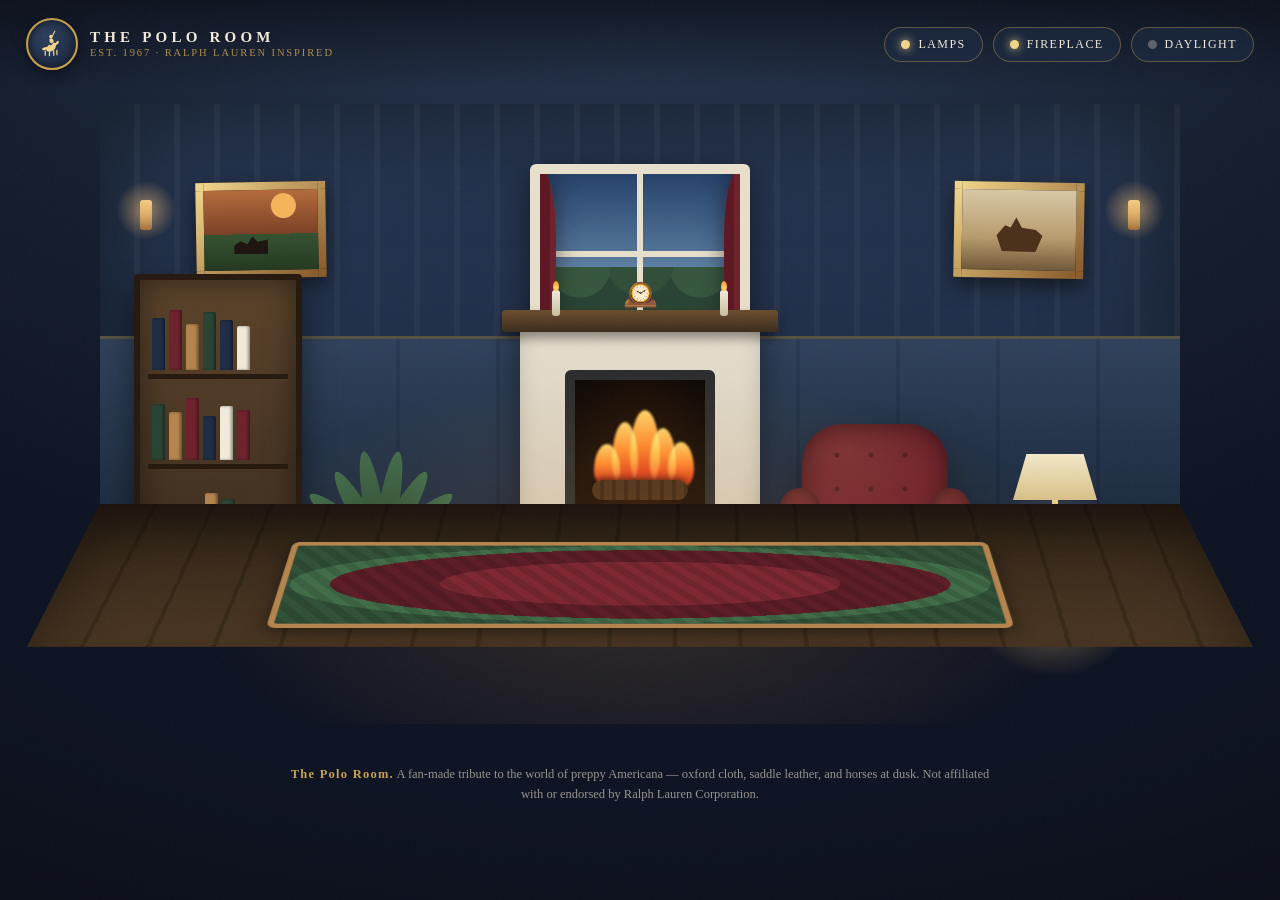
==== index.html @ 83ce7e91 "Add The Polo Room — a Ralph Lauren inspired interior scene An immersive, dependency-free web scene r" ====
<!DOCTYPE html>
<html lang="en">
<head>
  <meta charset="UTF-8" />
  <meta name="viewport" content="width=device-width, initial-scale=1.0" />
  <title>The Polo Room — Ralph Lauren Inspired</title>
  <meta name="description" content="An immersive, hand-styled preppy interior inspired by the world of Polo Ralph Lauren." />
  <link rel="stylesheet" href="styles.css" />
  <link rel="preconnect" href="https://fonts.googleapis.com" />
</head>
<body>
  <!-- ambient overlays -->
  <div class="vignette"></div>
  <div class="grain"></div>

  <header class="topbar">
    <div class="crest">
      <span class="crest-mark" aria-hidden="true">
        <svg viewBox="0 0 64 64" width="34" height="34" role="img" aria-label="Polo player emblem">
          <g fill="currentColor">
            <!-- horse body -->
            <path d="M14 40c3-2 6-3 9-3l4-4 3 2 5-6 4 1 3-4 3 1-1 4-4 3-2 6-3 4-5 2h-6l-4-3-4 1-3-2z"/>
            <!-- legs -->
            <rect x="18" y="44" width="2.4" height="10" rx="1"/>
            <rect x="26" y="45" width="2.4" height="10" rx="1"/>
            <rect x="34" y="44" width="2.4" height="10" rx="1"/>
            <rect x="40" y="43" width="2.4" height="10" rx="1"/>
            <!-- rider -->
            <circle cx="30" cy="18" r="3.4"/>
            <path d="M30 21c3 0 5 3 5 6l-3 4-4-2-1-5c0-2 1-3 3-3z"/>
            <!-- mallet -->
            <rect x="33" y="6" width="2" height="16" rx="1" transform="rotate(28 34 14)"/>
          </g>
        </svg>
      </span>
      <span class="crest-text">
        <strong>THE&nbsp;POLO&nbsp;ROOM</strong>
        <em>Est. 1967 · Ralph Lauren inspired</em>
      </span>
    </div>

    <nav class="controls" aria-label="Room controls">
      <button id="lampBtn" class="ctl" aria-pressed="true">
        <span class="dot"></span> Lamps
      </button>
      <button id="fireBtn" class="ctl" aria-pressed="true">
        <span class="dot"></span> Fireplace
      </button>
      <button id="dayBtn" class="ctl">
        <span class="dot"></span> Daylight
      </button>
    </nav>
  </header>

  <main class="stage" id="stage">
    <!-- ===================== THE ROOM ===================== -->
    <section class="room" aria-label="Preppy study room scene">

      <!-- Back wall with wainscoting & oxford stripe -->
      <div class="wall wall-back">
        <div class="stripe-wall"></div>
        <div class="wainscot"></div>

        <!-- Window with garden view -->
        <div class="window">
          <div class="sky"></div>
          <div class="hedge"></div>
          <div class="mullion mullion-v"></div>
          <div class="mullion mullion-h"></div>
          <div class="drape drape-l"></div>
          <div class="drape drape-r"></div>
        </div>

        <!-- Framed equestrian art -->
        <figure class="frame frame-1" title="Polo at dusk">
          <div class="art art-polo"></div>
        </figure>
        <figure class="frame frame-2" title="The bay stallion">
          <div class="art art-horse"></div>
        </figure>

        <!-- Sconces -->
        <div class="sconce sconce-l"><span class="glow"></span></div>
        <div class="sconce sconce-r"><span class="glow"></span></div>
      </div>

      <!-- Floor -->
      <div class="floor">
        <div class="rug"></div>
      </div>

      <!-- ============ FURNITURE ============ -->

      <!-- Bookcase -->
      <div class="bookcase">
        <div class="shelf">
          <span class="book b-navy" style="height:52px"></span>
          <span class="book b-burg" style="height:60px"></span>
          <span class="book b-tan" style="height:46px"></span>
          <span class="book b-green" style="height:58px"></span>
          <span class="book b-navy" style="height:50px"></span>
          <span class="book b-cream" style="height:44px"></span>
        </div>
        <div class="shelf">
          <span class="book b-green" style="height:56px"></span>
          <span class="book b-tan" style="height:48px"></span>
          <span class="book b-burg" style="height:62px"></span>
          <span class="book b-navy" style="height:44px"></span>
          <span class="book b-cream" style="height:54px"></span>
          <span class="book b-burg" style="height:50px"></span>
        </div>
        <div class="shelf">
          <span class="trophy" title="Silver polo cup">🏆</span>
          <span class="book b-navy" style="height:46px"></span>
          <span class="book b-tan" style="height:58px"></span>
          <span class="book b-green" style="height:52px"></span>
          <span class="globe" title="Antique globe"></span>
        </div>
      </div>

      <!-- Fireplace -->
      <div class="fireplace" id="fireplace">
        <div class="mantel"></div>
        <div class="firebox">
          <div class="flames">
            <span></span><span></span><span></span><span></span><span></span>
          </div>
          <div class="logs"></div>
        </div>
        <div class="hearth"></div>
        <!-- Mantel objects -->
        <span class="clock" title="Brass mantel clock">🕰️</span>
        <span class="candle candle-l"></span>
        <span class="candle candle-r"></span>
      </div>

      <!-- Leather club chair -->
      <div class="chair">
        <div class="chair-back"></div>
        <div class="chair-arm arm-l"></div>
        <div class="chair-arm arm-r"></div>
        <div class="chair-seat"></div>
        <div class="chair-cushion"><div class="tartan-throw"></div></div>
      </div>

      <!-- Side table + lamp -->
      <div class="side-table">
        <div class="lamp" id="lamp">
          <div class="lamp-shade"></div>
          <div class="lamp-glow"></div>
          <div class="lamp-stem"></div>
          <div class="lamp-base"></div>
        </div>
        <div class="tabletop"></div>
        <div class="table-leg leg-a"></div>
        <div class="table-leg leg-b"></div>
        <span class="whisky" title="A dram of scotch">🥃</span>
      </div>

      <!-- Persian-ish coffee table w/ book -->
      <div class="coffee-table">
        <div class="ct-top"></div>
        <div class="ct-leg ct-a"></div>
        <div class="ct-leg ct-b"></div>
        <span class="stacked-book book-navy"></span>
        <span class="stacked-book book-cream"></span>
      </div>

      <!-- Potted palm -->
      <div class="plant">
        <div class="leaves">
          <span></span><span></span><span></span><span></span><span></span><span></span>
        </div>
        <div class="pot"></div>
      </div>

    </section>
  </main>

  <footer class="plaque">
    <p><strong>The Polo Room.</strong> A fan-made tribute to the world of preppy Americana — oxford cloth, saddle leather, and horses at dusk. Not affiliated with or endorsed by Ralph Lauren Corporation.</p>
  </footer>

  <script src="script.js"></script>
</body>
</html>
---- styles.css ----
/* ============================================================
   THE POLO ROOM — Ralph Lauren inspired interior
   Palette: navy, cream, burgundy, saddle tan, hunter green, brass
   ============================================================ */

:root {
  --navy:      #1c2a44;
  --navy-deep: #131d31;
  --cream:     #f3ecdc;
  --burgundy:  #6e1f2a;
  --tan:       #b5844c;
  --saddle:    #8a5a2b;
  --green:     #274232;
  --brass:     #c9a24b;
  --brass-hi:  #f0d488;
  --ink:       #10151f;

  --wall:      #24344f;
  --wall-lo:   #1a2740;
  --wood:      #3a2a1c;
  --wood-hi:   #5a4128;

  --warm-glow: rgba(255, 190, 120, 0.0);
}

* { box-sizing: border-box; margin: 0; padding: 0; }

html, body { height: 100%; }

body {
  font-family: "Georgia", "Times New Roman", serif;
  background:
    radial-gradient(1200px 700px at 50% -10%, #2a3a56 0%, #131c2e 60%, #0b1120 100%);
  color: var(--cream);
  min-height: 100%;
  overflow-x: hidden;
  transition: background 1.2s ease;
}

/* daylight mode */
body.daylight {
  background:
    radial-gradient(1200px 700px at 50% -10%, #dfe6ef 0%, #b9c6d8 55%, #98aac2 100%);
}

/* ---------- ambient overlays ---------- */
.vignette {
  position: fixed; inset: 0; pointer-events: none; z-index: 50;
  background: radial-gradient(120% 90% at 50% 40%, transparent 55%, rgba(0,0,0,.55) 100%);
  transition: opacity 1s ease;
}
body.daylight .vignette { opacity: .35; }

.grain {
  position: fixed; inset: 0; pointer-events: none; z-index: 51; opacity: .05;
  background-image: url("data:image/svg+xml;utf8,<svg xmlns='http://www.w3.org/2000/svg' width='120' height='120'><filter id='n'><feTurbulence type='fractalNoise' baseFrequency='0.9' numOctaves='2'/></filter><rect width='120' height='120' filter='url(%23n)'/></svg>");
}

/* ---------- top bar ---------- */
.topbar {
  position: relative; z-index: 40;
  display: flex; align-items: center; justify-content: space-between;
  gap: 16px; flex-wrap: wrap;
  padding: 18px 26px;
  background: linear-gradient(180deg, rgba(10,15,25,.85), rgba(10,15,25,0));
}
.crest { display: flex; align-items: center; gap: 12px; }
.crest-mark {
  color: var(--brass-hi);
  display: grid; place-items: center;
  width: 52px; height: 52px; border-radius: 50%;
  background: radial-gradient(circle at 35% 30%, #2c3e5e, #16223a);
  border: 2px solid var(--brass);
  box-shadow: 0 4px 14px rgba(0,0,0,.5), inset 0 0 10px rgba(0,0,0,.6);
}
.crest-text { display: flex; flex-direction: column; line-height: 1.15; }
.crest-text strong { letter-spacing: .28em; font-size: 15px; color: var(--cream); }
.crest-text em {
  font-style: normal; font-size: 10.5px; letter-spacing: .18em;
  color: var(--brass); text-transform: uppercase; opacity: .85;
}
body.daylight .topbar { background: linear-gradient(180deg, rgba(255,255,255,.5), transparent); }
body.daylight .crest-text strong { color: var(--navy); }

.controls { display: flex; gap: 10px; flex-wrap: wrap; }
.ctl {
  font-family: inherit; cursor: pointer;
  display: inline-flex; align-items: center; gap: 8px;
  padding: 9px 16px; border-radius: 999px;
  color: var(--cream); font-size: 12px; letter-spacing: .12em; text-transform: uppercase;
  background: rgba(28,42,68,.6);
  border: 1px solid rgba(201,162,75,.4);
  transition: all .25s ease;
}
.ctl:hover { border-color: var(--brass-hi); transform: translateY(-1px); }
.ctl .dot {
  width: 9px; height: 9px; border-radius: 50%;
  background: #5a5f6b; box-shadow: 0 0 0 rgba(0,0,0,0);
  transition: all .25s ease;
}
.ctl[aria-pressed="true"] .dot {
  background: var(--brass-hi);
  box-shadow: 0 0 10px var(--brass-hi);
}

/* ---------- stage & perspective ---------- */
.stage {
  perspective: 1600px;
  perspective-origin: 50% 42%;
  padding: 10px 4vw 40px;
  display: flex; justify-content: center;
}

.room {
  position: relative;
  width: min(1080px, 96vw);
  height: 620px;
  transform-style: preserve-3d;
  margin-top: 6px;
}

/* ---------- walls & floor ---------- */
.wall-back {
  position: absolute; inset: 0 0 190px 0;
  background: linear-gradient(180deg, var(--wall) 0%, var(--wall-lo) 100%);
  border-radius: 4px;
  box-shadow: inset 0 0 120px rgba(0,0,0,.55);
  overflow: hidden;
  transition: filter 1.2s ease;
}
.stripe-wall {
  position: absolute; inset: 0 0 46% 0;
  background-image: repeating-linear-gradient(
    90deg, transparent 0 34px, rgba(255,255,255,.035) 34px 40px);
}
.wainscot {
  position: absolute; left: 0; right: 0; bottom: 0; height: 46%;
  border-top: 3px solid rgba(201,162,75,.35);
  background-image:
    linear-gradient(180deg, rgba(255,255,255,.05), rgba(0,0,0,.28)),
    repeating-linear-gradient(90deg,
      #223550 0 96px, #1d2e49 96px 100px);
}

/* window */
.window {
  position: absolute; top: 60px; left: 50%; transform: translateX(-50%);
  width: 220px; height: 180px; border-radius: 6px;
  border: 10px solid #e9e0cc;
  box-shadow: 0 10px 30px rgba(0,0,0,.5), inset 0 0 30px rgba(0,0,0,.4);
  overflow: hidden; background: #0c1a2c;
}
.sky {
  position: absolute; inset: 0;
  background: linear-gradient(180deg, #24406a 0%, #517398 50%, #9bb6cf 100%);
  transition: background 1.2s ease;
}
body.daylight .sky { background: linear-gradient(180deg,#8fc0ec 0%, #c7e0f4 60%, #eef6ff 100%); }
.hedge {
  position: absolute; bottom: 0; left: 0; right: 0; height: 42%;
  background: radial-gradient(circle at 20% 0, #35563d 0 30px, transparent 31px),
              radial-gradient(circle at 50% -6px, #2f4d37 0 34px, transparent 35px),
              radial-gradient(circle at 80% 0, #35563d 0 30px, transparent 31px),
              #274232;
}
.mullion { position: absolute; background: #e9e0cc; }
.mullion-v { top: 0; bottom: 0; left: 50%; width: 6px; transform: translateX(-50%); }
.mullion-h { left: 0; right: 0; top: 50%; height: 6px; transform: translateY(-50%); }
.drape {
  position: absolute; top: -10px; bottom: -10px; width: 46px;
  background: repeating-linear-gradient(90deg, #5c1520 0 10px, #6e1f2a 10px 20px, #4d121b 20px 30px);
  box-shadow: 0 0 24px rgba(0,0,0,.5);
}
.drape-l { left: -30px; border-radius: 0 40% 40% 0; }
.drape-r { right: -30px; border-radius: 40% 0 0 40%; }

/* framed art */
.frame {
  position: absolute; width: 130px; height: 96px;
  border: 8px solid var(--brass);
  border-image: linear-gradient(135deg, var(--brass-hi), var(--saddle)) 1;
  box-shadow: 0 8px 20px rgba(0,0,0,.55);
  background: #0a0f18;
}
.frame-1 { top: 78px; left: 96px; transform: rotate(-1deg); }
.frame-2 { top: 78px; right: 96px; transform: rotate(1deg); }
.art { position: absolute; inset: 0; }
.art-polo {
  background:
    radial-gradient(circle at 70% 20%, #f5b45a 0 12px, transparent 13px),
    linear-gradient(180deg, #b56a3a 0%, #7a3f24 55%, #33502f 55%, #22381f 100%);
}
.art-polo::after {
  content:""; position:absolute; left:26%; bottom:20%; width:34px; height:22px;
  background: #1a120c; clip-path: polygon(0 60%,20% 40%,40% 55%,55% 20%,70% 45%,100% 35%,100% 100%,0 100%);
}
.art-horse {
  background: linear-gradient(180deg, #d9c9a6 0%, #b79b6c 60%, #6f5636 100%);
}
.art-horse::after {
  content:""; position:absolute; left:50%; top:52%; transform:translate(-50%,-50%);
  width:56px; height:40px; background:#4a2f18;
  clip-path: polygon(10% 60%,25% 35%,35% 40%,45% 15%,55% 40%,80% 45%,92% 60%,80% 100%,20% 100%);
}

/* sconces */
.sconce {
  position: absolute; top: 96px; width: 12px; height: 30px; border-radius: 3px;
  background: linear-gradient(180deg, var(--brass-hi), var(--saddle));
}
.sconce-l { left: 40px; } .sconce-r { right: 40px; }
.sconce .glow {
  position: absolute; top: -20px; left: 50%; transform: translateX(-50%);
  width: 60px; height: 60px; border-radius: 50%;
  background: radial-gradient(circle, rgba(255,196,120,.55), transparent 70%);
  transition: opacity .6s ease;
}
body.lamps-off .sconce .glow { opacity: 0; }

/* floor */
.floor {
  position: absolute; left: 0; right: 0; bottom: 0; height: 220px;
  background:
    linear-gradient(180deg, rgba(0,0,0,.4), rgba(0,0,0,0)),
    repeating-linear-gradient(92deg, #4a3520 0 54px, #3c2b18 54px 58px);
  transform: rotateX(60deg);
  transform-origin: top center;
  box-shadow: inset 0 40px 80px rgba(0,0,0,.5);
}
.rug {
  position: absolute; left: 50%; bottom: 26px; transform: translateX(-50%);
  width: 62%; height: 130px; border-radius: 8px;
  background:
    repeating-linear-gradient(45deg, rgba(0,0,0,.12) 0 8px, transparent 8px 16px),
    radial-gradient(ellipse at center, #7d2531 0 40%, #5c1a24 40% 62%, #3f6b47 62% 70%, #2f4f36 70%);
  border: 6px solid var(--tan);
  box-shadow: 0 6px 18px rgba(0,0,0,.45);
}

/* ============ FURNITURE ============ */

/* Bookcase (left) */
.bookcase {
  position: absolute; left: 34px; bottom: 150px; width: 168px; height: 300px;
  background: linear-gradient(180deg, var(--wood-hi), var(--wood));
  border: 6px solid #24170d; border-radius: 4px;
  box-shadow: 0 18px 30px rgba(0,0,0,.5), inset 0 0 30px rgba(0,0,0,.5);
  display: flex; flex-direction: column; justify-content: flex-end; gap: 0;
  padding: 8px;
  z-index: 6;
}
.shelf {
  display: flex; align-items: flex-end; gap: 4px;
  height: 33.3%; border-bottom: 5px solid #24170d; padding: 0 4px 4px;
}
.book { width: 13px; border-radius: 2px 2px 0 0; box-shadow: inset -2px 0 3px rgba(0,0,0,.4); }
.b-navy  { background: var(--navy); }
.b-burg  { background: var(--burgundy); }
.b-tan   { background: var(--tan); }
.b-green { background: var(--green); }
.b-cream { background: var(--cream); }
.trophy, .globe { font-size: 26px; line-height: 1; align-self: flex-end; }
.globe {
  width: 30px; height: 30px; border-radius: 50%;
  background: radial-gradient(circle at 35% 30%, #4a6f96, #274232);
  box-shadow: inset -4px -4px 6px rgba(0,0,0,.5); position: relative;
}
.globe::after { content:""; position:absolute; left:50%; bottom:-6px; width:6px; height:8px; background:var(--brass); transform:translateX(-50%); }

/* Fireplace (center) */
.fireplace {
  position: absolute; left: 50%; transform: translateX(-50%);
  bottom: 150px; width: 240px; height: 250px;
  background: linear-gradient(180deg, #e7e0d0, #cfc6b2);
  border-radius: 6px 6px 0 0;
  box-shadow: 0 18px 30px rgba(0,0,0,.45), inset 0 0 20px rgba(0,0,0,.15);
  z-index: 5;
}
.mantel {
  position: absolute; top: -14px; left: -18px; right: -18px; height: 22px;
  background: linear-gradient(180deg, #6a4c2c, #3a2a1c);
  border-radius: 4px; box-shadow: 0 6px 12px rgba(0,0,0,.4);
}
.firebox {
  position: absolute; left: 50%; transform: translateX(-50%);
  top: 46px; width: 150px; height: 150px;
  background: radial-gradient(ellipse at 50% 100%, #2a1206, #0a0603);
  border: 10px solid #2b2b2b; border-radius: 6px;
  overflow: hidden;
}
.logs {
  position: absolute; bottom: 10px; left: 50%; transform: translateX(-50%);
  width: 96px; height: 20px; border-radius: 10px;
  background: repeating-linear-gradient(90deg, #4a2f18 0 8px, #3a2412 8px 12px);
  box-shadow: 0 -2px 6px rgba(0,0,0,.6);
}
.flames { position: absolute; bottom: 22px; left: 50%; transform: translateX(-50%); width: 100px; height: 90px; }
.flames span {
  position: absolute; bottom: 0; width: 26px; height: 60px; border-radius: 50% 50% 50% 50% / 60% 60% 40% 40%;
  background: linear-gradient(180deg, #ffd76a, #ff8a2b 45%, #e0431a 80%);
  filter: blur(1px); transform-origin: bottom center; mix-blend-mode: screen;
  animation: flicker 1.1s ease-in-out infinite;
}
.flames span:nth-child(1){ left: 4px;  height: 44px; animation-delay: .0s; }
.flames span:nth-child(2){ left: 22px; height: 66px; animation-delay: .18s; }
.flames span:nth-child(3){ left: 40px; height: 78px; animation-delay: .05s; width: 30px; }
.flames span:nth-child(4){ left: 60px; height: 60px; animation-delay: .27s; }
.flames span:nth-child(5){ left: 78px; height: 46px; animation-delay: .12s; }
@keyframes flicker {
  0%,100% { transform: scaleY(1)   scaleX(1)    translateX(0);   opacity: .95; }
  50%     { transform: scaleY(1.18) scaleX(.9)  translateX(2px); opacity: .8; }
}
.hearth {
  position: absolute; bottom: -14px; left: -14px; right: -14px; height: 18px;
  background: linear-gradient(180deg, #b9af99, #8f8672); border-radius: 3px;
}
.clock { position: absolute; top: -46px; left: 50%; transform: translateX(-50%); font-size: 28px; }
.candle {
  position: absolute; top: -34px; width: 8px; height: 26px; border-radius: 3px;
  background: linear-gradient(180deg, #f3ecdc, #cbbf9f);
}
.candle::after {
  content:""; position:absolute; top:-9px; left:50%; transform:translateX(-50%);
  width:6px; height:10px; border-radius:50% 50% 50% 50%/60% 60% 40% 40%;
  background: radial-gradient(circle at 50% 70%, #ffd76a, #ff8a2b);
  animation: flicker .9s ease-in-out infinite;
}
.candle-l { left: 32px; } .candle-r { right: 32px; }

/* fireplace off state */
body.fire-off .flames { opacity: 0; }
body.fire-off .firebox { background: radial-gradient(ellipse at 50% 100%, #1a130c, #0a0603); }

/* Leather club chair (right-center) */
.chair {
  position: absolute; right: 210px; bottom: 120px; width: 190px; height: 180px;
  z-index: 8; filter: drop-shadow(0 20px 22px rgba(0,0,0,.5));
}
.chair-back {
  position: absolute; top: 0; left: 22px; right: 22px; height: 120px;
  border-radius: 40px 40px 14px 14px;
  background: radial-gradient(120% 120% at 30% 20%, #7a2f30, var(--burgundy) 55%, #4a141c 100%);
  box-shadow: inset 0 0 24px rgba(0,0,0,.5);
}
.chair-back::after { /* tufting */
  content:""; position:absolute; inset:14px 18px;
  background-image: radial-gradient(circle, rgba(0,0,0,.3) 0 2px, transparent 3px);
  background-size: 34px 34px; background-position: 0 0, 17px 17px;
}
.chair-arm {
  position: absolute; bottom: 20px; width: 40px; height: 96px; border-radius: 20px;
  background: linear-gradient(180deg, #7a2f30, #4a141c);
  box-shadow: inset 0 0 16px rgba(0,0,0,.5);
}
.arm-l { left: 0; } .arm-r { right: 0; }
.chair-seat {
  position: absolute; bottom: 0; left: 26px; right: 26px; height: 60px;
  border-radius: 12px; background: linear-gradient(180deg, #611a23, #3f0f17);
}
.chair-cushion {
  position: absolute; bottom: 34px; left: 34px; right: 34px; height: 46px;
  border-radius: 16px; background: radial-gradient(120% 120% at 40% 20%, #8a3a3a, #5c1a24);
  box-shadow: inset 0 6px 14px rgba(0,0,0,.4);
  overflow: hidden;
}
.tartan-throw {
  position: absolute; right: -6px; bottom: -6px; width: 70px; height: 60px; transform: rotate(-8deg);
  background:
    repeating-linear-gradient(0deg,  rgba(0,0,0,.35) 0 4px, transparent 4px 16px),
    repeating-linear-gradient(90deg, rgba(0,0,0,.35) 0 4px, transparent 4px 16px),
    repeating-linear-gradient(0deg,  #274232 0 8px, #2f4f36 8px 16px);
  border-radius: 4px; box-shadow: 0 4px 8px rgba(0,0,0,.4);
}

/* Side table + lamp (far right) */
.side-table {
  position: absolute; right: 70px; bottom: 120px; width: 110px; height: 150px; z-index: 9;
}
.tabletop {
  position: absolute; bottom: 40px; left: 0; right: 0; height: 14px; border-radius: 4px;
  background: linear-gradient(180deg, var(--wood-hi), var(--wood));
  box-shadow: 0 6px 10px rgba(0,0,0,.4);
}
.table-leg { position: absolute; bottom: 0; width: 10px; height: 46px; background: var(--wood); }
.leg-a { left: 8px; } .leg-b { right: 8px; }
.lamp { position: absolute; bottom: 54px; left: 50%; transform: translateX(-50%); z-index: 3; }
.lamp-shade {
  width: 84px; height: 46px; margin: 0 auto;
  background: linear-gradient(180deg, #f4e9c8, #d8c088);
  clip-path: polygon(16% 0, 84% 0, 100% 100%, 0 100%);
  box-shadow: 0 4px 10px rgba(0,0,0,.4);
  position: relative; z-index: 2;
}
.lamp-glow {
  position: absolute; top: 30px; left: 50%; transform: translateX(-50%);
  width: 200px; height: 200px; border-radius: 50%; pointer-events: none;
  background: radial-gradient(circle, rgba(255,205,130,.55), rgba(255,205,130,0) 66%);
  transition: opacity .6s ease; z-index: 1;
}
.lamp-stem { width: 6px; height: 40px; margin: 0 auto; background: linear-gradient(180deg, var(--brass-hi), var(--saddle)); }
.lamp-base { width: 34px; height: 10px; margin: 0 auto; border-radius: 6px; background: linear-gradient(180deg, var(--brass-hi), var(--saddle)); }
body.lamps-off .lamp-glow { opacity: 0; }
body.lamps-off .lamp-shade { background: linear-gradient(180deg, #cfc6ad, #a9997a); }
.whisky { position: absolute; bottom: 44px; right: -6px; font-size: 22px; }

/* Coffee table (center-front) */
.coffee-table { position: absolute; left: 50%; transform: translateX(-50%); bottom: 120px; width: 190px; height: 70px; z-index: 11; }
.ct-top { position: absolute; top: 8px; left: 0; right: 0; height: 14px; border-radius: 5px; background: linear-gradient(180deg, var(--wood-hi), var(--wood)); box-shadow: 0 8px 14px rgba(0,0,0,.45); }
.ct-leg { position: absolute; bottom: 0; width: 12px; height: 50px; background: var(--wood); }
.ct-a { left: 16px; } .ct-b { right: 16px; }
.stacked-book { position: absolute; top: -6px; height: 8px; border-radius: 2px; box-shadow: 0 3px 5px rgba(0,0,0,.4); }
.book-navy  { left: 50px; width: 70px; background: var(--navy);  top: -6px; }
.book-cream { left: 56px; width: 60px; background: var(--cream); top: -12px; }

/* Potted palm (front-left) */
.plant { position: absolute; left: 236px; bottom: 130px; width: 90px; height: 160px; z-index: 9; }
.leaves { position: absolute; bottom: 44px; left: 50%; transform: translateX(-50%); width: 120px; height: 120px; }
.leaves span {
  position: absolute; bottom: 0; left: 50%; width: 20px; height: 90px;
  background: linear-gradient(180deg, #3d6b4a, #23402d); border-radius: 50% 50% 50% 50%/60% 60% 40% 40%;
  transform-origin: bottom center;
}
.leaves span:nth-child(1){ transform: translateX(-50%) rotate(-52deg); }
.leaves span:nth-child(2){ transform: translateX(-50%) rotate(-30deg); }
.leaves span:nth-child(3){ transform: translateX(-50%) rotate(-10deg); height: 100px; }
.leaves span:nth-child(4){ transform: translateX(-50%) rotate(10deg); height: 100px; }
.leaves span:nth-child(5){ transform: translateX(-50%) rotate(30deg); }
.leaves span:nth-child(6){ transform: translateX(-50%) rotate(52deg); }
.pot {
  position: absolute; bottom: 0; left: 50%; transform: translateX(-50%);
  width: 60px; height: 60px; border-radius: 8px 8px 14px 14px;
  background: linear-gradient(180deg, #9a6b3a, #6e4a24); box-shadow: 0 10px 18px rgba(0,0,0,.45);
}

/* warm ambient tint from lamps/fire on the whole room */
.room::after {
  content:""; position:absolute; inset:0; pointer-events:none; z-index: 20; border-radius:4px;
  background: radial-gradient(60% 50% at 50% 78%, rgba(255,170,90,.16), transparent 70%);
  transition: opacity 1s ease;
}
body.lamps-off.fire-off .room::after { opacity: 0; }
body.daylight .wall-back { filter: brightness(1.35) saturate(.9); }
body.daylight .room::after { opacity: .25; }

/* ---------- plaque ---------- */
.plaque {
  position: relative; z-index: 40; text-align: center;
  max-width: 760px; margin: 0 auto 40px; padding: 0 24px;
  color: rgba(243,236,220,.6); font-size: 12.5px; line-height: 1.6;
}
.plaque strong { color: var(--brass); letter-spacing: .1em; }
body.daylight .plaque { color: rgba(28,42,68,.7); }

/* ---------- responsive ---------- */
@media (max-width: 720px) {
  .room { height: 520px; }
  .bookcase { display: none; }
  .plant { display: none; }
  .frame-1 { left: 20px; } .frame-2 { right: 20px; }
  .chair { right: 120px; }
}
@media (prefers-reduced-motion: reduce) {
  .flames span, .candle::after { animation: none; }
}
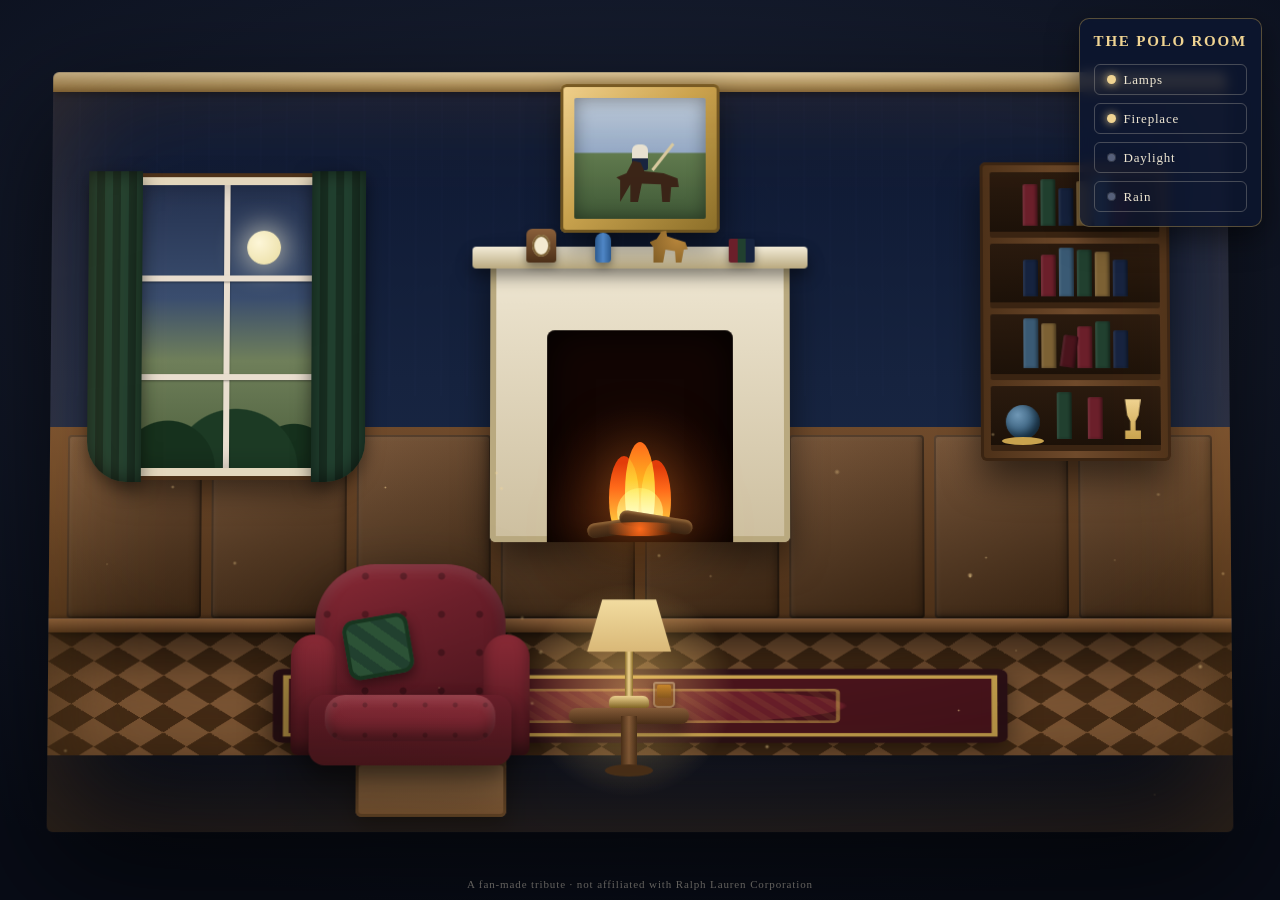
==== commit a2da0393: "Add The Polo Room: pure-CSS Polo Ralph Lauren interior scene An immersive, hand-built web scene insp" ====
--- a/index.html
+++ b/index.html
@@ -3,183 +3,155 @@
 <head>
   <meta charset="UTF-8" />
   <meta name="viewport" content="width=device-width, initial-scale=1.0" />
-  <title>The Polo Room — Ralph Lauren Inspired</title>
-  <meta name="description" content="An immersive, hand-styled preppy interior inspired by the world of Polo Ralph Lauren." />
+  <title>The Polo Room — A Ralph Lauren Tribute</title>
+  <meta name="description" content="An immersive, hand-built web scene inspired by Polo Ralph Lauren — preppy Americana rendered in pure HTML & CSS." />
+  <link rel="preconnect" href="https://fonts.googleapis.com" />
   <link rel="stylesheet" href="styles.css" />
-  <link rel="preconnect" href="https://fonts.googleapis.com" />
 </head>
 <body>
-  <!-- ambient overlays -->
-  <div class="vignette"></div>
-  <div class="grain"></div>
+  <!-- Ambient controls -->
+  <aside class="controls" aria-label="Room controls">
+    <h2 class="controls__title">The Polo Room</h2>
+    <button class="ctrl" data-toggle="lamps" aria-pressed="true">
+      <span class="ctrl__dot"></span> Lamps
+    </button>
+    <button class="ctrl" data-toggle="fire" aria-pressed="true">
+      <span class="ctrl__dot"></span> Fireplace
+    </button>
+    <button class="ctrl" data-toggle="day" aria-pressed="false">
+      <span class="ctrl__dot"></span> Daylight
+    </button>
+    <button class="ctrl" data-toggle="rain" aria-pressed="false">
+      <span class="ctrl__dot"></span> Rain
+    </button>
+  </aside>
 
-  <header class="topbar">
-    <div class="crest">
-      <span class="crest-mark" aria-hidden="true">
-        <svg viewBox="0 0 64 64" width="34" height="34" role="img" aria-label="Polo player emblem">
-          <g fill="currentColor">
-            <!-- horse body -->
-            <path d="M14 40c3-2 6-3 9-3l4-4 3 2 5-6 4 1 3-4 3 1-1 4-4 3-2 6-3 4-5 2h-6l-4-3-4 1-3-2z"/>
-            <!-- legs -->
-            <rect x="18" y="44" width="2.4" height="10" rx="1"/>
-            <rect x="26" y="45" width="2.4" height="10" rx="1"/>
-            <rect x="34" y="44" width="2.4" height="10" rx="1"/>
-            <rect x="40" y="43" width="2.4" height="10" rx="1"/>
-            <!-- rider -->
-            <circle cx="30" cy="18" r="3.4"/>
-            <path d="M30 21c3 0 5 3 5 6l-3 4-4-2-1-5c0-2 1-3 3-3z"/>
-            <!-- mallet -->
-            <rect x="33" y="6" width="2" height="16" rx="1" transform="rotate(28 34 14)"/>
-          </g>
-        </svg>
-      </span>
-      <span class="crest-text">
-        <strong>THE&nbsp;POLO&nbsp;ROOM</strong>
-        <em>Est. 1967 · Ralph Lauren inspired</em>
-      </span>
-    </div>
+  <!-- The scene -->
+  <main class="stage" id="stage">
+    <div class="room" id="room">
 
-    <nav class="controls" aria-label="Room controls">
-      <button id="lampBtn" class="ctl" aria-pressed="true">
-        <span class="dot"></span> Lamps
-      </button>
-      <button id="fireBtn" class="ctl" aria-pressed="true">
-        <span class="dot"></span> Fireplace
-      </button>
-      <button id="dayBtn" class="ctl">
-        <span class="dot"></span> Daylight
-      </button>
-    </nav>
-  </header>
-
-  <main class="stage" id="stage">
-    <!-- ===================== THE ROOM ===================== -->
-    <section class="room" aria-label="Preppy study room scene">
-
-      <!-- Back wall with wainscoting & oxford stripe -->
-      <div class="wall wall-back">
-        <div class="stripe-wall"></div>
-        <div class="wainscot"></div>
-
-        <!-- Window with garden view -->
-        <div class="window">
-          <div class="sky"></div>
-          <div class="hedge"></div>
-          <div class="mullion mullion-v"></div>
-          <div class="mullion mullion-h"></div>
-          <div class="drape drape-l"></div>
-          <div class="drape drape-r"></div>
+      <!-- Back wall with wood wainscoting + oxford stripe upper -->
+      <div class="wall">
+        <div class="wall__stripes"></div>
+        <div class="wall__wainscot">
+          <span></span><span></span><span></span><span></span>
+          <span></span><span></span><span></span><span></span>
         </div>
-
-        <!-- Framed equestrian art -->
-        <figure class="frame frame-1" title="Polo at dusk">
-          <div class="art art-polo"></div>
-        </figure>
-        <figure class="frame frame-2" title="The bay stallion">
-          <div class="art art-horse"></div>
-        </figure>
-
-        <!-- Sconces -->
-        <div class="sconce sconce-l"><span class="glow"></span></div>
-        <div class="sconce sconce-r"><span class="glow"></span></div>
+        <div class="crown-molding"></div>
+        <div class="chair-rail"></div>
       </div>
 
-      <!-- Floor -->
-      <div class="floor">
-        <div class="rug"></div>
+      <!-- Floor: herringbone parquet -->
+      <div class="floor"><div class="floor__rug"></div></div>
+
+      <!-- Window with garden / evening view -->
+      <div class="window">
+        <div class="window__view"></div>
+        <div class="window__muntins">
+          <span class="v"></span><span class="v"></span>
+          <span class="h"></span><span class="h"></span>
+        </div>
+        <div class="window__frame"></div>
+        <div class="drape drape--l"></div>
+        <div class="drape drape--r"></div>
       </div>
 
-      <!-- ============ FURNITURE ============ -->
+      <!-- Fireplace -->
+      <div class="fireplace">
+        <div class="fireplace__mantel"></div>
+        <div class="fireplace__surround"></div>
+        <div class="fireplace__hearth">
+          <div class="fire" id="fire">
+            <span class="flame f1"></span>
+            <span class="flame f2"></span>
+            <span class="flame f3"></span>
+            <span class="flame f4"></span>
+            <span class="log log--a"></span>
+            <span class="log log--b"></span>
+            <div class="ember"></div>
+          </div>
+        </div>
+        <!-- Mantel objects -->
+        <div class="mantel-objs">
+          <div class="mo mo--clock"></div>
+          <div class="mo mo--vase"></div>
+          <div class="mo mo--horse" title="Bronze polo pony"></div>
+          <div class="mo mo--books"></div>
+        </div>
+        <!-- Equestrian portrait above mantel -->
+        <div class="portrait" title="The Polo Player">
+          <div class="portrait__frame">
+            <div class="portrait__canvas">
+              <div class="rider"></div>
+              <div class="pony"></div>
+              <div class="mallet"></div>
+            </div>
+          </div>
+        </div>
+      </div>
 
       <!-- Bookcase -->
       <div class="bookcase">
         <div class="shelf">
-          <span class="book b-navy" style="height:52px"></span>
-          <span class="book b-burg" style="height:60px"></span>
-          <span class="book b-tan" style="height:46px"></span>
-          <span class="book b-green" style="height:58px"></span>
-          <span class="book b-navy" style="height:50px"></span>
-          <span class="book b-cream" style="height:44px"></span>
+          <span class="bk c1"></span><span class="bk c2"></span><span class="bk c3"></span>
+          <span class="bk c4"></span><span class="bk c5"></span><span class="bk lean"></span>
         </div>
         <div class="shelf">
-          <span class="book b-green" style="height:56px"></span>
-          <span class="book b-tan" style="height:48px"></span>
-          <span class="book b-burg" style="height:62px"></span>
-          <span class="book b-navy" style="height:44px"></span>
-          <span class="book b-cream" style="height:54px"></span>
-          <span class="book b-burg" style="height:50px"></span>
+          <span class="bk c3"></span><span class="bk c1"></span><span class="bk c5"></span>
+          <span class="bk c2"></span><span class="bk c4"></span><span class="bk c3"></span>
         </div>
         <div class="shelf">
-          <span class="trophy" title="Silver polo cup">🏆</span>
-          <span class="book b-navy" style="height:46px"></span>
-          <span class="book b-tan" style="height:58px"></span>
-          <span class="book b-green" style="height:52px"></span>
-          <span class="globe" title="Antique globe"></span>
+          <span class="bk c5"></span><span class="bk c4"></span><span class="bk lean"></span>
+          <span class="bk c1"></span><span class="bk c2"></span><span class="bk c3"></span>
+        </div>
+        <div class="shelf shelf--decor">
+          <div class="globe"></div>
+          <span class="bk c2"></span><span class="bk c1"></span>
+          <div class="trophy"></div>
         </div>
       </div>
 
-      <!-- Fireplace -->
-      <div class="fireplace" id="fireplace">
-        <div class="mantel"></div>
-        <div class="firebox">
-          <div class="flames">
-            <span></span><span></span><span></span><span></span><span></span>
-          </div>
-          <div class="logs"></div>
-        </div>
-        <div class="hearth"></div>
-        <!-- Mantel objects -->
-        <span class="clock" title="Brass mantel clock">🕰️</span>
-        <span class="candle candle-l"></span>
-        <span class="candle candle-r"></span>
+      <!-- Tufted club chair -->
+      <div class="chair">
+        <div class="chair__back"></div>
+        <div class="chair__arm chair__arm--l"></div>
+        <div class="chair__arm chair__arm--r"></div>
+        <div class="chair__seat"></div>
+        <div class="chair__cushion"></div>
+        <div class="chair__pillow"></div>
       </div>
 
-      <!-- Leather club chair -->
-      <div class="chair">
-        <div class="chair-back"></div>
-        <div class="chair-arm arm-l"></div>
-        <div class="chair-arm arm-r"></div>
-        <div class="chair-seat"></div>
-        <div class="chair-cushion"><div class="tartan-throw"></div></div>
+      <!-- Side table + brass lamp + drink -->
+      <div class="side-table">
+        <div class="lamp">
+          <div class="lamp__glow"></div>
+          <div class="lamp__shade"></div>
+          <div class="lamp__neck"></div>
+          <div class="lamp__base"></div>
+        </div>
+        <div class="tumbler"></div>
+        <div class="table__top"></div>
+        <div class="table__leg"></div>
       </div>
 
-      <!-- Side table + lamp -->
-      <div class="side-table">
-        <div class="lamp" id="lamp">
-          <div class="lamp-shade"></div>
-          <div class="lamp-glow"></div>
-          <div class="lamp-stem"></div>
-          <div class="lamp-base"></div>
-        </div>
-        <div class="tabletop"></div>
-        <div class="table-leg leg-a"></div>
-        <div class="table-leg leg-b"></div>
-        <span class="whisky" title="A dram of scotch">🥃</span>
+      <!-- Steamer trunk / ottoman -->
+      <div class="trunk">
+        <div class="trunk__lid"></div>
+        <div class="trunk__strap trunk__strap--l"></div>
+        <div class="trunk__strap trunk__strap--r"></div>
+        <div class="trunk__body"></div>
       </div>
 
-      <!-- Persian-ish coffee table w/ book -->
-      <div class="coffee-table">
-        <div class="ct-top"></div>
-        <div class="ct-leg ct-a"></div>
-        <div class="ct-leg ct-b"></div>
-        <span class="stacked-book book-navy"></span>
-        <span class="stacked-book book-cream"></span>
-      </div>
+      <!-- Floating dust motes / warm particles -->
+      <div class="motes" id="motes"></div>
+      <!-- Rain overlay on the window -->
+      <div class="rain" id="rain"></div>
+      <!-- Warm vignette -->
+      <div class="vignette"></div>
+    </div>
 
-      <!-- Potted palm -->
-      <div class="plant">
-        <div class="leaves">
-          <span></span><span></span><span></span><span></span><span></span><span></span>
-        </div>
-        <div class="pot"></div>
-      </div>
-
-    </section>
+    <p class="caption">A fan-made tribute · not affiliated with Ralph Lauren Corporation</p>
   </main>
-
-  <footer class="plaque">
-    <p><strong>The Polo Room.</strong> A fan-made tribute to the world of preppy Americana — oxford cloth, saddle leather, and horses at dusk. Not affiliated with or endorsed by Ralph Lauren Corporation.</p>
-  </footer>
 
   <script src="script.js"></script>
 </body>
--- a/styles.css
+++ b/styles.css
@@ -1,464 +1,691 @@
-/* ============================================================
-   THE POLO ROOM — Ralph Lauren inspired interior
-   Palette: navy, cream, burgundy, saddle tan, hunter green, brass
-   ============================================================ */
+/* =========================================================
+   The Polo Room — pure-CSS preppy Americana interior
+   ========================================================= */
 
 :root {
-  --navy:      #1c2a44;
-  --navy-deep: #131d31;
-  --cream:     #f3ecdc;
-  --burgundy:  #6e1f2a;
-  --tan:       #b5844c;
-  --saddle:    #8a5a2b;
-  --green:     #274232;
-  --brass:     #c9a24b;
-  --brass-hi:  #f0d488;
-  --ink:       #10151f;
-
-  --wall:      #24344f;
-  --wall-lo:   #1a2740;
-  --wood:      #3a2a1c;
-  --wood-hi:   #5a4128;
-
-  --warm-glow: rgba(255, 190, 120, 0.0);
-}
-
-* { box-sizing: border-box; margin: 0; padding: 0; }
-
-html, body { height: 100%; }
-
-body {
+  --navy:      #16233f;
+  --navy-deep: #0d1730;
+  --burgundy:  #6b1f2a;
+  --burgundy-d:#4a141c;
+  --forest:    #21402f;
+  --brass:     #c9a34e;
+  --brass-lt:  #f0d492;
+  --cream:     #efe7d3;
+  --oak:       #6f4a2b;
+  --oak-dk:    #4c3018;
+  --oak-lt:    #8a5f3a;
+  --leather:   #7c4a2d;
+  --tan:       #b5895c;
+  --wall-warm: 1;      /* toggled by daylight */
+  --lamp-on:   1;
+  --fire-on:   1;
+}
+
+* { box-sizing: border-box; }
+
+html, body {
+  margin: 0;
+  height: 100%;
+  background: #0a0f1c;
   font-family: "Georgia", "Times New Roman", serif;
-  background:
-    radial-gradient(1200px 700px at 50% -10%, #2a3a56 0%, #131c2e 60%, #0b1120 100%);
   color: var(--cream);
-  min-height: 100%;
-  overflow-x: hidden;
-  transition: background 1.2s ease;
-}
-
-/* daylight mode */
-body.daylight {
-  background:
-    radial-gradient(1200px 700px at 50% -10%, #dfe6ef 0%, #b9c6d8 55%, #98aac2 100%);
-}
-
-/* ---------- ambient overlays ---------- */
-.vignette {
-  position: fixed; inset: 0; pointer-events: none; z-index: 50;
-  background: radial-gradient(120% 90% at 50% 40%, transparent 55%, rgba(0,0,0,.55) 100%);
-  transition: opacity 1s ease;
-}
-body.daylight .vignette { opacity: .35; }
-
-.grain {
-  position: fixed; inset: 0; pointer-events: none; z-index: 51; opacity: .05;
-  background-image: url("data:image/svg+xml;utf8,<svg xmlns='http://www.w3.org/2000/svg' width='120' height='120'><filter id='n'><feTurbulence type='fractalNoise' baseFrequency='0.9' numOctaves='2'/></filter><rect width='120' height='120' filter='url(%23n)'/></svg>");
-}
-
-/* ---------- top bar ---------- */
-.topbar {
-  position: relative; z-index: 40;
-  display: flex; align-items: center; justify-content: space-between;
-  gap: 16px; flex-wrap: wrap;
-  padding: 18px 26px;
-  background: linear-gradient(180deg, rgba(10,15,25,.85), rgba(10,15,25,0));
-}
-.crest { display: flex; align-items: center; gap: 12px; }
-.crest-mark {
-  color: var(--brass-hi);
-  display: grid; place-items: center;
-  width: 52px; height: 52px; border-radius: 50%;
-  background: radial-gradient(circle at 35% 30%, #2c3e5e, #16223a);
-  border: 2px solid var(--brass);
-  box-shadow: 0 4px 14px rgba(0,0,0,.5), inset 0 0 10px rgba(0,0,0,.6);
-}
-.crest-text { display: flex; flex-direction: column; line-height: 1.15; }
-.crest-text strong { letter-spacing: .28em; font-size: 15px; color: var(--cream); }
-.crest-text em {
-  font-style: normal; font-size: 10.5px; letter-spacing: .18em;
-  color: var(--brass); text-transform: uppercase; opacity: .85;
-}
-body.daylight .topbar { background: linear-gradient(180deg, rgba(255,255,255,.5), transparent); }
-body.daylight .crest-text strong { color: var(--navy); }
-
-.controls { display: flex; gap: 10px; flex-wrap: wrap; }
-.ctl {
-  font-family: inherit; cursor: pointer;
-  display: inline-flex; align-items: center; gap: 8px;
-  padding: 9px 16px; border-radius: 999px;
-  color: var(--cream); font-size: 12px; letter-spacing: .12em; text-transform: uppercase;
-  background: rgba(28,42,68,.6);
-  border: 1px solid rgba(201,162,75,.4);
-  transition: all .25s ease;
-}
-.ctl:hover { border-color: var(--brass-hi); transform: translateY(-1px); }
-.ctl .dot {
-  width: 9px; height: 9px; border-radius: 50%;
-  background: #5a5f6b; box-shadow: 0 0 0 rgba(0,0,0,0);
-  transition: all .25s ease;
-}
-.ctl[aria-pressed="true"] .dot {
-  background: var(--brass-hi);
-  box-shadow: 0 0 10px var(--brass-hi);
-}
-
-/* ---------- stage & perspective ---------- */
+  overflow: hidden;
+}
+
+/* ---------- Stage & room perspective ---------- */
 .stage {
-  perspective: 1600px;
-  perspective-origin: 50% 42%;
-  padding: 10px 4vw 40px;
-  display: flex; justify-content: center;
+  position: fixed;
+  inset: 0;
+  display: grid;
+  place-items: center;
+  perspective: 1400px;
+  background:
+    radial-gradient(120% 90% at 50% 30%, #1a2237 0%, #070b16 80%);
 }
 
 .room {
   position: relative;
-  width: min(1080px, 96vw);
-  height: 620px;
+  width: min(96vw, 1180px);
+  height: min(92vh, 760px);
   transform-style: preserve-3d;
-  margin-top: 6px;
-}
-
-/* ---------- walls & floor ---------- */
-.wall-back {
-  position: absolute; inset: 0 0 190px 0;
-  background: linear-gradient(180deg, var(--wall) 0%, var(--wall-lo) 100%);
+  transform: rotateX(1.2deg) rotateY(0deg);
+  transition: transform .5s cubic-bezier(.2,.7,.2,1);
+  border-radius: 6px;
+  overflow: hidden;
+  box-shadow: 0 40px 120px rgba(0,0,0,.7);
+}
+
+/* =========================================================
+   WALL
+   ========================================================= */
+.wall {
+  position: absolute;
+  inset: 0 0 26% 0;
+  background:
+    linear-gradient(180deg, var(--navy-deep), var(--navy) 55%, #1b2a49 100%);
+}
+
+/* subtle tone-on-tone oxford stripe on upper wall */
+.wall__stripes {
+  position: absolute;
+  inset: 0 0 42% 0;
+  background-image: repeating-linear-gradient(
+    90deg,
+    rgba(255,255,255,.03) 0 2px,
+    transparent 2px 26px);
+  mix-blend-mode: overlay;
+}
+
+.crown-molding {
+  position: absolute;
+  top: 0; left: 0; right: 0;
+  height: 20px;
+  background: linear-gradient(180deg, #d9c9a0, #a9905f 60%, #7c6134);
+  box-shadow: 0 3px 6px rgba(0,0,0,.4);
+}
+
+.chair-rail {
+  position: absolute;
+  bottom: 0; left: 0; right: 0;
+  height: 14px;
+  background: linear-gradient(180deg, var(--oak-lt), var(--oak-dk));
+  box-shadow: 0 -2px 4px rgba(0,0,0,.3), 0 3px 6px rgba(0,0,0,.35);
+  z-index: 3;
+}
+
+/* Wood wainscoting — raised panels */
+.wall__wainscot {
+  position: absolute;
+  left: 0; right: 0; bottom: 14px;
+  height: 34%;
+  display: flex;
+  gap: 10px;
+  padding: 8px 18px 0;
+  background: linear-gradient(180deg, var(--oak), var(--oak-dk));
+}
+.wall__wainscot span {
+  flex: 1;
   border-radius: 4px;
-  box-shadow: inset 0 0 120px rgba(0,0,0,.55);
-  overflow: hidden;
-  transition: filter 1.2s ease;
-}
-.stripe-wall {
-  position: absolute; inset: 0 0 46% 0;
-  background-image: repeating-linear-gradient(
-    90deg, transparent 0 34px, rgba(255,255,255,.035) 34px 40px);
-}
-.wainscot {
-  position: absolute; left: 0; right: 0; bottom: 0; height: 46%;
-  border-top: 3px solid rgba(201,162,75,.35);
-  background-image:
-    linear-gradient(180deg, rgba(255,255,255,.05), rgba(0,0,0,.28)),
+  background:
+    linear-gradient(145deg, rgba(255,255,255,.08), rgba(0,0,0,.28));
+  box-shadow:
+    inset 0 0 0 2px rgba(0,0,0,.25),
+    inset 3px 3px 6px rgba(255,255,255,.06),
+    inset -3px -3px 8px rgba(0,0,0,.35);
+}
+
+/* =========================================================
+   FLOOR — herringbone parquet + rug
+   ========================================================= */
+.floor {
+  position: absolute;
+  inset: 74% 0 0 0;
+  transform: rotateX(52deg);
+  transform-origin: top center;
+  background:
+    repeating-conic-gradient(from 45deg,
+      var(--oak-lt) 0deg 90deg,
+      var(--oak-dk) 90deg 180deg);
+  background-size: 46px 46px;
+  box-shadow: inset 0 40px 80px rgba(0,0,0,.6);
+}
+.floor__rug {
+  position: absolute;
+  left: 50%; top: 30%;
+  width: 62%; height: 60%;
+  transform: translateX(-50%);
+  background:
+    radial-gradient(ellipse at center, var(--burgundy) 0 40%, var(--burgundy-d) 41% 100%);
+  border: 10px solid #2c1116;
+  border-radius: 10px;
+  box-shadow:
+    inset 0 0 0 6px var(--brass),
+    inset 0 0 0 16px var(--burgundy-d),
+    0 10px 30px rgba(0,0,0,.5);
+}
+.floor__rug::after {
+  content: "";
+  position: absolute; inset: 22%;
+  border: 4px solid rgba(201,163,78,.55);
+  border-radius: 6px;
+  background:
+    repeating-linear-gradient(45deg,
+      rgba(201,163,78,.10) 0 8px, transparent 8px 16px);
+}
+
+/* =========================================================
+   WINDOW (left)
+   ========================================================= */
+.window {
+  position: absolute;
+  left: 6%; top: 14%;
+  width: 210px; height: 300px;
+  z-index: 2;
+}
+.window__view {
+  position: absolute; inset: 8px;
+  border-radius: 4px 4px 0 0;
+  background:
+    linear-gradient(180deg, #24314f 0%, #3a4d6e 40%, #6f7f5a 62%, #4c5f3c 100%);
+  transition: background .8s ease;
+}
+/* evening: moon + garden silhouette */
+.window__view::before {
+  content: "";
+  position: absolute; top: 16%; right: 22%;
+  width: 34px; height: 34px; border-radius: 50%;
+  background: radial-gradient(circle at 35% 35%, #fdf6d8, #e9dca0);
+  box-shadow: 0 0 26px 6px rgba(253,246,216,.55);
+  transition: opacity .6s;
+}
+.window__view::after {
+  content: "";
+  position: absolute; bottom: 0; left: 0; right: 0; height: 46%;
+  background:
+    radial-gradient(60% 90% at 20% 100%, #16311d 0 40%, transparent 41%),
+    radial-gradient(70% 100% at 55% 100%, #1c3a24 0 45%, transparent 46%),
+    radial-gradient(50% 80% at 85% 100%, #16311d 0 42%, transparent 43%);
+}
+.window__muntins span {
+  position: absolute; background: #e9decf;
+  box-shadow: 0 1px 2px rgba(0,0,0,.4);
+}
+.window__muntins .v { top: 8px; bottom: 8px; width: 6px; }
+.window__muntins .v:nth-child(1) { left: 50%; margin-left: -3px; }
+.window__muntins .v:nth-child(2) { display: none; }
+.window__muntins .h { left: 8px; right: 8px; height: 6px; }
+.window__muntins .h:nth-child(3) { top: 33%; }
+.window__muntins .h:nth-child(4) { top: 66%; }
+.window__frame {
+  position: absolute; inset: 0;
+  border: 8px solid #e3d7bd;
+  border-radius: 6px 6px 0 0;
+  box-shadow:
+    0 0 0 4px var(--oak-dk),
+    0 14px 30px rgba(0,0,0,.5),
+    inset 0 0 24px rgba(0,0,0,.25);
+}
+.drape {
+  position: absolute; top: -6px; bottom: -6px; width: 54px;
+  background:
     repeating-linear-gradient(90deg,
-      #223550 0 96px, #1d2e49 96px 100px);
-}
-
-/* window */
-.window {
-  position: absolute; top: 60px; left: 50%; transform: translateX(-50%);
-  width: 220px; height: 180px; border-radius: 6px;
-  border: 10px solid #e9e0cc;
-  box-shadow: 0 10px 30px rgba(0,0,0,.5), inset 0 0 30px rgba(0,0,0,.4);
-  overflow: hidden; background: #0c1a2c;
-}
-.sky {
+      var(--forest) 0 8px, #182e21 8px 16px);
+  box-shadow: inset 0 0 20px rgba(0,0,0,.6), 0 6px 18px rgba(0,0,0,.5);
+  z-index: 3;
+}
+.drape--l { left: -34px; border-radius: 0 0 0 40px; }
+.drape--r { right: -34px; border-radius: 0 0 40px 0; }
+
+/* =========================================================
+   FIREPLACE (center)
+   ========================================================= */
+.fireplace {
+  position: absolute;
+  left: 50%; top: 20%;
+  transform: translateX(-50%);
+  width: 300px; height: 320px;
+  z-index: 2;
+}
+.fireplace__surround {
+  position: absolute; inset: 34px 0 0 0;
+  background:
+    linear-gradient(180deg, #efe7d3, #cdbf9f);
+  border-radius: 6px;
+  box-shadow:
+    inset 0 0 0 6px #b9a97f,
+    0 16px 34px rgba(0,0,0,.5);
+}
+.fireplace__surround::after {
+  /* firebox opening */
+  content: "";
+  position: absolute; left: 50%; bottom: 0;
+  transform: translateX(-50%);
+  width: 62%; height: 74%;
+  background:
+    radial-gradient(120% 120% at 50% 120%, #3a1206 0%, #120503 70%);
+  border-radius: 8px 8px 0 0;
+  box-shadow: inset 0 0 40px rgba(0,0,0,.9);
+}
+.fireplace__mantel {
+  position: absolute; top: 24px; left: -18px; right: -18px;
+  height: 22px;
+  background: linear-gradient(180deg, #f3ecd8, #b9a97f);
+  border-radius: 4px;
+  box-shadow: 0 8px 16px rgba(0,0,0,.45);
+  z-index: 4;
+}
+.fireplace__hearth {
+  position: absolute; left: 50%; bottom: 4px;
+  transform: translateX(-50%);
+  width: 60%; height: 64%;
+  display: grid; place-items: end center;
+  z-index: 3;
+}
+
+/* Fire */
+.fire {
+  position: relative;
+  width: 130px; height: 100px;
+  filter: drop-shadow(0 0 30px rgba(255,140,40,.5));
+  opacity: var(--fire-on);
+  transition: opacity .5s;
+}
+.log {
+  position: absolute; bottom: 4px;
+  width: 74px; height: 15px; border-radius: 8px;
+  background: linear-gradient(180deg, #6b4423, #3a2412);
+  box-shadow: inset 0 2px 3px rgba(255,200,120,.3);
+}
+.log--a { left: 12px; transform: rotate(-8deg); }
+.log--b { right: 12px; bottom: 8px; transform: rotate(9deg); }
+.flame {
+  position: absolute; bottom: 12px; left: 50%;
+  width: 30px; height: 62px;
+  transform: translateX(-50%);
+  border-radius: 50% 50% 20% 20% / 60% 60% 40% 40%;
+  background: linear-gradient(0deg, #ffcf3f, #ff6a1a 55%, #e23c0a 90%);
+  mix-blend-mode: screen;
+  animation: flicker 1.6s ease-in-out infinite;
+  transform-origin: bottom center;
+}
+.flame.f1 { left: 38%; height: 70px; animation-delay: .1s; }
+.flame.f2 { left: 50%; height: 84px; background: linear-gradient(0deg,#fff1a6,#ffb020 55%,#ff6a1a); }
+.flame.f3 { left: 62%; height: 66px; animation-delay: .3s; }
+.flame.f4 { left: 50%; height: 40px; width: 46px; bottom: 10px;
+            background: linear-gradient(0deg,#ffe08a,#ff8b25); opacity:.8; }
+.ember {
+  position: absolute; bottom: 2px; left: 50%; transform: translateX(-50%);
+  width: 90px; height: 14px; border-radius: 50%;
+  background: radial-gradient(circle, #ff6a1a, transparent 70%);
+  animation: pulse 2.4s ease-in-out infinite;
+}
+@keyframes flicker {
+  0%,100% { transform: translateX(-50%) scaleY(1)   skewX(0deg); }
+  25%     { transform: translateX(-52%) scaleY(1.08) skewX(3deg); }
+  50%     { transform: translateX(-48%) scaleY(.94) skewX(-3deg); }
+  75%     { transform: translateX(-51%) scaleY(1.05) skewX(2deg); }
+}
+@keyframes pulse { 0%,100%{opacity:.7} 50%{opacity:1} }
+
+/* Mantel objects */
+.mantel-objs {
+  position: absolute; top: 6px; left: 0; right: 0;
+  display: flex; align-items: flex-end; justify-content: space-around;
+  padding: 0 16px; z-index: 5;
+}
+.mo { filter: drop-shadow(0 4px 4px rgba(0,0,0,.4)); }
+.mo--clock {
+  width: 30px; height: 34px; border-radius: 6px 6px 3px 3px;
+  background: linear-gradient(180deg, var(--oak-lt), var(--oak-dk));
+  position: relative;
+}
+.mo--clock::after {
+  content:""; position:absolute; inset:6px; border-radius:50%;
+  background: radial-gradient(circle, #f3ead0 60%, #c9a34e);
+  box-shadow: inset 0 0 0 2px #7c6134;
+}
+.mo--vase {
+  width: 16px; height: 30px; border-radius: 8px 8px 4px 4px;
+  background: linear-gradient(90deg,#2c5a8f,#4f86c6 50%,#2c5a8f);
+}
+.mo--horse {
+  width: 40px; height: 34px;
+  background:
+    radial-gradient(circle at 70% 30%, #b8863b, #7c5a24);
+  clip-path: polygon(10% 100%,10% 55%,0 40%,18% 30%,30% 8%,42% 6%,44% 22%,64% 30%,90% 40%,96% 60%,86% 62%,80% 100%,66% 100%,64% 66%,40% 62%,34% 100%);
+}
+.mo--books {
+  width: 26px; height: 24px;
+  background:
+    linear-gradient(90deg,var(--burgundy) 0 33%, var(--forest) 33% 66%, var(--navy) 66% 100%);
+  border-radius: 2px;
+}
+
+/* Portrait above the mantel */
+.portrait {
+  position: absolute; top: -140px; left: 50%;
+  transform: translateX(-50%);
+  width: 160px; height: 150px;
+  z-index: 4;
+}
+.portrait__frame {
   position: absolute; inset: 0;
-  background: linear-gradient(180deg, #24406a 0%, #517398 50%, #9bb6cf 100%);
-  transition: background 1.2s ease;
-}
-body.daylight .sky { background: linear-gradient(180deg,#8fc0ec 0%, #c7e0f4 60%, #eef6ff 100%); }
-.hedge {
-  position: absolute; bottom: 0; left: 0; right: 0; height: 42%;
-  background: radial-gradient(circle at 20% 0, #35563d 0 30px, transparent 31px),
-              radial-gradient(circle at 50% -6px, #2f4d37 0 34px, transparent 35px),
-              radial-gradient(circle at 80% 0, #35563d 0 30px, transparent 31px),
-              #274232;
-}
-.mullion { position: absolute; background: #e9e0cc; }
-.mullion-v { top: 0; bottom: 0; left: 50%; width: 6px; transform: translateX(-50%); }
-.mullion-h { left: 0; right: 0; top: 50%; height: 6px; transform: translateY(-50%); }
-.drape {
-  position: absolute; top: -10px; bottom: -10px; width: 46px;
-  background: repeating-linear-gradient(90deg, #5c1520 0 10px, #6e1f2a 10px 20px, #4d121b 20px 30px);
-  box-shadow: 0 0 24px rgba(0,0,0,.5);
-}
-.drape-l { left: -30px; border-radius: 0 40% 40% 0; }
-.drape-r { right: -30px; border-radius: 40% 0 0 40%; }
-
-/* framed art */
-.frame {
-  position: absolute; width: 130px; height: 96px;
-  border: 8px solid var(--brass);
-  border-image: linear-gradient(135deg, var(--brass-hi), var(--saddle)) 1;
-  box-shadow: 0 8px 20px rgba(0,0,0,.55);
-  background: #0a0f18;
-}
-.frame-1 { top: 78px; left: 96px; transform: rotate(-1deg); }
-.frame-2 { top: 78px; right: 96px; transform: rotate(1deg); }
-.art { position: absolute; inset: 0; }
-.art-polo {
-  background:
-    radial-gradient(circle at 70% 20%, #f5b45a 0 12px, transparent 13px),
-    linear-gradient(180deg, #b56a3a 0%, #7a3f24 55%, #33502f 55%, #22381f 100%);
-}
-.art-polo::after {
-  content:""; position:absolute; left:26%; bottom:20%; width:34px; height:22px;
-  background: #1a120c; clip-path: polygon(0 60%,20% 40%,40% 55%,55% 20%,70% 45%,100% 35%,100% 100%,0 100%);
-}
-.art-horse {
-  background: linear-gradient(180deg, #d9c9a6 0%, #b79b6c 60%, #6f5636 100%);
-}
-.art-horse::after {
-  content:""; position:absolute; left:50%; top:52%; transform:translate(-50%,-50%);
-  width:56px; height:40px; background:#4a2f18;
-  clip-path: polygon(10% 60%,25% 35%,35% 40%,45% 15%,55% 40%,80% 45%,92% 60%,80% 100%,20% 100%);
-}
-
-/* sconces */
-.sconce {
-  position: absolute; top: 96px; width: 12px; height: 30px; border-radius: 3px;
-  background: linear-gradient(180deg, var(--brass-hi), var(--saddle));
-}
-.sconce-l { left: 40px; } .sconce-r { right: 40px; }
-.sconce .glow {
-  position: absolute; top: -20px; left: 50%; transform: translateX(-50%);
-  width: 60px; height: 60px; border-radius: 50%;
-  background: radial-gradient(circle, rgba(255,196,120,.55), transparent 70%);
-  transition: opacity .6s ease;
-}
-body.lamps-off .sconce .glow { opacity: 0; }
-
-/* floor */
-.floor {
-  position: absolute; left: 0; right: 0; bottom: 0; height: 220px;
-  background:
-    linear-gradient(180deg, rgba(0,0,0,.4), rgba(0,0,0,0)),
-    repeating-linear-gradient(92deg, #4a3520 0 54px, #3c2b18 54px 58px);
-  transform: rotateX(60deg);
-  transform-origin: top center;
-  box-shadow: inset 0 40px 80px rgba(0,0,0,.5);
-}
-.rug {
-  position: absolute; left: 50%; bottom: 26px; transform: translateX(-50%);
-  width: 62%; height: 130px; border-radius: 8px;
-  background:
-    repeating-linear-gradient(45deg, rgba(0,0,0,.12) 0 8px, transparent 8px 16px),
-    radial-gradient(ellipse at center, #7d2531 0 40%, #5c1a24 40% 62%, #3f6b47 62% 70%, #2f4f36 70%);
-  border: 6px solid var(--tan);
-  box-shadow: 0 6px 18px rgba(0,0,0,.45);
-}
-
-/* ============ FURNITURE ============ */
-
-/* Bookcase (left) */
+  padding: 14px;
+  border-radius: 6px;
+  background:
+    linear-gradient(135deg, var(--brass-lt), var(--brass) 45%, #8a6d28);
+  box-shadow: 0 14px 30px rgba(0,0,0,.55), inset 0 0 0 3px #6e5420;
+}
+.portrait__canvas {
+  position: relative; height: 100%;
+  background:
+    linear-gradient(180deg, #b9cbe0 0%, #93a9c6 45%, #5f7a4e 46%, #3f5836 100%);
+  border-radius: 2px; overflow: hidden;
+  box-shadow: inset 0 0 18px rgba(0,0,0,.4);
+}
+.pony {
+  position: absolute; left: 32%; bottom: 14%;
+  width: 64px; height: 44px;
+  background: #3a2417;
+  clip-path: polygon(6% 100%,6% 50%,0 44%,16% 34%,26% 6%,38% 10%,44% 30%,74% 34%,96% 46%,98% 66%,86% 66%,84% 100%,72% 100%,70% 60%,40% 58%,34% 100%,22% 100%,22% 60%);
+}
+.rider {
+  position: absolute; left: 44%; bottom: 40%;
+  width: 16px; height: 26px;
+  background: linear-gradient(180deg,#e7e2d3 55%, var(--navy) 55%);
+  border-radius: 6px 6px 2px 2px;
+}
+.mallet {
+  position: absolute; left: 58%; bottom: 40%;
+  width: 3px; height: 34px; background: #d8c9a0;
+  transform: rotate(38deg); transform-origin: bottom;
+}
+
+/* =========================================================
+   BOOKCASE (right)
+   ========================================================= */
 .bookcase {
-  position: absolute; left: 34px; bottom: 150px; width: 168px; height: 300px;
-  background: linear-gradient(180deg, var(--wood-hi), var(--wood));
-  border: 6px solid #24170d; border-radius: 4px;
-  box-shadow: 0 18px 30px rgba(0,0,0,.5), inset 0 0 30px rgba(0,0,0,.5);
-  display: flex; flex-direction: column; justify-content: flex-end; gap: 0;
-  padding: 8px;
-  z-index: 6;
+  position: absolute; right: 5%; top: 12%;
+  width: 190px; height: 300px;
+  background: linear-gradient(90deg, var(--oak-dk), var(--oak) 50%, var(--oak-dk));
+  border-radius: 6px;
+  padding: 10px;
+  display: flex; flex-direction: column; gap: 6px;
+  box-shadow: 0 18px 36px rgba(0,0,0,.55), inset 0 0 0 3px #3a2412;
+  z-index: 2;
 }
 .shelf {
-  display: flex; align-items: flex-end; gap: 4px;
-  height: 33.3%; border-bottom: 5px solid #24170d; padding: 0 4px 4px;
-}
-.book { width: 13px; border-radius: 2px 2px 0 0; box-shadow: inset -2px 0 3px rgba(0,0,0,.4); }
-.b-navy  { background: var(--navy); }
-.b-burg  { background: var(--burgundy); }
-.b-tan   { background: var(--tan); }
-.b-green { background: var(--green); }
-.b-cream { background: var(--cream); }
-.trophy, .globe { font-size: 26px; line-height: 1; align-self: flex-end; }
+  flex: 1;
+  background: linear-gradient(180deg,#2a1a0e, #1c1108);
+  border-bottom: 6px solid #3a2412;
+  border-radius: 2px;
+  display: flex; align-items: flex-end; justify-content: center;
+  gap: 3px; padding: 0 8px 6px;
+}
+.bk {
+  width: 15px; border-radius: 2px 2px 0 0;
+  box-shadow: inset -2px 0 3px rgba(0,0,0,.4), inset 2px 0 2px rgba(255,255,255,.08);
+}
+.bk.c1 { height: 78%; background: var(--burgundy); }
+.bk.c2 { height: 88%; background: var(--forest); }
+.bk.c3 { height: 70%; background: var(--navy); }
+.bk.c4 { height: 84%; background: #7c6134; }
+.bk.c5 { height: 92%; background: #3a5a74; }
+.bk.lean { height: 60%; transform: rotate(8deg); transform-origin: bottom right; background: var(--burgundy-d); }
+.shelf--decor { justify-content: space-around; }
 .globe {
-  width: 30px; height: 30px; border-radius: 50%;
-  background: radial-gradient(circle at 35% 30%, #4a6f96, #274232);
-  box-shadow: inset -4px -4px 6px rgba(0,0,0,.5); position: relative;
-}
-.globe::after { content:""; position:absolute; left:50%; bottom:-6px; width:6px; height:8px; background:var(--brass); transform:translateX(-50%); }
-
-/* Fireplace (center) */
-.fireplace {
-  position: absolute; left: 50%; transform: translateX(-50%);
-  bottom: 150px; width: 240px; height: 250px;
-  background: linear-gradient(180deg, #e7e0d0, #cfc6b2);
-  border-radius: 6px 6px 0 0;
-  box-shadow: 0 18px 30px rgba(0,0,0,.45), inset 0 0 20px rgba(0,0,0,.15);
+  width: 34px; height: 34px; border-radius: 50%;
+  background: radial-gradient(circle at 35% 30%, #6f97b5, #29506e 70%);
+  box-shadow: inset -4px -4px 8px rgba(0,0,0,.5);
+  position: relative;
+}
+.globe::after { content:""; position:absolute; left:-4px; right:-4px; bottom:-6px; height:8px;
+  background: var(--brass); border-radius: 50%; }
+.trophy {
+  width: 26px; height: 40px;
+  background: linear-gradient(180deg, var(--brass-lt), var(--brass));
+  clip-path: polygon(20% 0,80% 0,72% 40%,60% 55%,60% 78%,80% 78%,80% 100%,20% 100%,20% 78%,40% 78%,40% 55%,28% 40%);
+}
+
+/* =========================================================
+   CLUB CHAIR (tufted burgundy leather)
+   ========================================================= */
+.chair {
+  position: absolute; left: 20%; bottom: 6%;
+  width: 250px; height: 210px;
   z-index: 5;
-}
-.mantel {
-  position: absolute; top: -14px; left: -18px; right: -18px; height: 22px;
-  background: linear-gradient(180deg, #6a4c2c, #3a2a1c);
-  border-radius: 4px; box-shadow: 0 6px 12px rgba(0,0,0,.4);
-}
-.firebox {
-  position: absolute; left: 50%; transform: translateX(-50%);
-  top: 46px; width: 150px; height: 150px;
-  background: radial-gradient(ellipse at 50% 100%, #2a1206, #0a0603);
-  border: 10px solid #2b2b2b; border-radius: 6px;
-  overflow: hidden;
-}
-.logs {
-  position: absolute; bottom: 10px; left: 50%; transform: translateX(-50%);
-  width: 96px; height: 20px; border-radius: 10px;
-  background: repeating-linear-gradient(90deg, #4a2f18 0 8px, #3a2412 8px 12px);
-  box-shadow: 0 -2px 6px rgba(0,0,0,.6);
-}
-.flames { position: absolute; bottom: 22px; left: 50%; transform: translateX(-50%); width: 100px; height: 90px; }
-.flames span {
-  position: absolute; bottom: 0; width: 26px; height: 60px; border-radius: 50% 50% 50% 50% / 60% 60% 40% 40%;
-  background: linear-gradient(180deg, #ffd76a, #ff8a2b 45%, #e0431a 80%);
-  filter: blur(1px); transform-origin: bottom center; mix-blend-mode: screen;
-  animation: flicker 1.1s ease-in-out infinite;
-}
-.flames span:nth-child(1){ left: 4px;  height: 44px; animation-delay: .0s; }
-.flames span:nth-child(2){ left: 22px; height: 66px; animation-delay: .18s; }
-.flames span:nth-child(3){ left: 40px; height: 78px; animation-delay: .05s; width: 30px; }
-.flames span:nth-child(4){ left: 60px; height: 60px; animation-delay: .27s; }
-.flames span:nth-child(5){ left: 78px; height: 46px; animation-delay: .12s; }
-@keyframes flicker {
-  0%,100% { transform: scaleY(1)   scaleX(1)    translateX(0);   opacity: .95; }
-  50%     { transform: scaleY(1.18) scaleX(.9)  translateX(2px); opacity: .8; }
-}
-.hearth {
-  position: absolute; bottom: -14px; left: -14px; right: -14px; height: 18px;
-  background: linear-gradient(180deg, #b9af99, #8f8672); border-radius: 3px;
-}
-.clock { position: absolute; top: -46px; left: 50%; transform: translateX(-50%); font-size: 28px; }
-.candle {
-  position: absolute; top: -34px; width: 8px; height: 26px; border-radius: 3px;
-  background: linear-gradient(180deg, #f3ecdc, #cbbf9f);
-}
-.candle::after {
-  content:""; position:absolute; top:-9px; left:50%; transform:translateX(-50%);
-  width:6px; height:10px; border-radius:50% 50% 50% 50%/60% 60% 40% 40%;
-  background: radial-gradient(circle at 50% 70%, #ffd76a, #ff8a2b);
-  animation: flicker .9s ease-in-out infinite;
-}
-.candle-l { left: 32px; } .candle-r { right: 32px; }
-
-/* fireplace off state */
-body.fire-off .flames { opacity: 0; }
-body.fire-off .firebox { background: radial-gradient(ellipse at 50% 100%, #1a130c, #0a0603); }
-
-/* Leather club chair (right-center) */
-.chair {
-  position: absolute; right: 210px; bottom: 120px; width: 190px; height: 180px;
-  z-index: 8; filter: drop-shadow(0 20px 22px rgba(0,0,0,.5));
-}
-.chair-back {
-  position: absolute; top: 0; left: 22px; right: 22px; height: 120px;
-  border-radius: 40px 40px 14px 14px;
-  background: radial-gradient(120% 120% at 30% 20%, #7a2f30, var(--burgundy) 55%, #4a141c 100%);
-  box-shadow: inset 0 0 24px rgba(0,0,0,.5);
-}
-.chair-back::after { /* tufting */
-  content:""; position:absolute; inset:14px 18px;
-  background-image: radial-gradient(circle, rgba(0,0,0,.3) 0 2px, transparent 3px);
-  background-size: 34px 34px; background-position: 0 0, 17px 17px;
-}
-.chair-arm {
-  position: absolute; bottom: 20px; width: 40px; height: 96px; border-radius: 20px;
-  background: linear-gradient(180deg, #7a2f30, #4a141c);
-  box-shadow: inset 0 0 16px rgba(0,0,0,.5);
-}
-.arm-l { left: 0; } .arm-r { right: 0; }
-.chair-seat {
-  position: absolute; bottom: 0; left: 26px; right: 26px; height: 60px;
-  border-radius: 12px; background: linear-gradient(180deg, #611a23, #3f0f17);
-}
-.chair-cushion {
-  position: absolute; bottom: 34px; left: 34px; right: 34px; height: 46px;
-  border-radius: 16px; background: radial-gradient(120% 120% at 40% 20%, #8a3a3a, #5c1a24);
-  box-shadow: inset 0 6px 14px rgba(0,0,0,.4);
-  overflow: hidden;
-}
-.tartan-throw {
-  position: absolute; right: -6px; bottom: -6px; width: 70px; height: 60px; transform: rotate(-8deg);
-  background:
-    repeating-linear-gradient(0deg,  rgba(0,0,0,.35) 0 4px, transparent 4px 16px),
-    repeating-linear-gradient(90deg, rgba(0,0,0,.35) 0 4px, transparent 4px 16px),
-    repeating-linear-gradient(0deg,  #274232 0 8px, #2f4f36 8px 16px);
-  border-radius: 4px; box-shadow: 0 4px 8px rgba(0,0,0,.4);
-}
-
-/* Side table + lamp (far right) */
+  filter: drop-shadow(0 24px 30px rgba(0,0,0,.55));
+}
+.chair__back {
+  position: absolute; left: 30px; bottom: 70px;
+  width: 190px; height: 150px;
+  border-radius: 60px 60px 12px 12px;
+  background:
+    radial-gradient(circle at 12px 12px, rgba(0,0,0,.28) 0 3px, transparent 4px) 0 0/38px 38px,
+    linear-gradient(160deg, #8a2a36, var(--burgundy) 40%, var(--burgundy-d));
+  box-shadow: inset 0 -10px 20px rgba(0,0,0,.4), inset 0 6px 14px rgba(255,255,255,.12);
+}
+.chair__arm {
+  position: absolute; bottom: 30px;
+  width: 46px; height: 120px;
+  border-radius: 30px 30px 10px 10px;
+  background: linear-gradient(180deg, #8a2a36, var(--burgundy-d));
+  box-shadow: inset 0 -8px 14px rgba(0,0,0,.4);
+}
+.chair__arm--l { left: 6px; }
+.chair__arm--r { right: 6px; }
+.chair__seat {
+  position: absolute; left: 24px; bottom: 20px;
+  width: 202px; height: 70px;
+  border-radius: 16px;
+  background: linear-gradient(180deg, var(--burgundy), var(--burgundy-d));
+  box-shadow: 0 10px 18px rgba(0,0,0,.4);
+}
+.chair__cushion {
+  position: absolute; left: 40px; bottom: 44px;
+  width: 170px; height: 46px;
+  border-radius: 20px;
+  background:
+    radial-gradient(circle at 10px 10px, rgba(0,0,0,.22) 0 2px, transparent 3px) 0 0/30px 30px,
+    linear-gradient(180deg, #93303c, var(--burgundy));
+  box-shadow: inset 0 6px 12px rgba(255,255,255,.12), inset 0 -8px 14px rgba(0,0,0,.35);
+}
+.chair__pillow {
+  position: absolute; left: 60px; bottom: 108px;
+  width: 66px; height: 60px;
+  transform: rotate(-10deg);
+  border-radius: 12px;
+  background:
+    repeating-linear-gradient(45deg, var(--forest) 0 10px, #2c5236 10px 20px),
+    var(--forest);
+  box-shadow: inset 0 0 0 4px #17351f, 0 6px 12px rgba(0,0,0,.45);
+}
+
+/* =========================================================
+   SIDE TABLE + BRASS LAMP + TUMBLER
+   ========================================================= */
 .side-table {
-  position: absolute; right: 70px; bottom: 120px; width: 110px; height: 150px; z-index: 9;
-}
-.tabletop {
-  position: absolute; bottom: 40px; left: 0; right: 0; height: 14px; border-radius: 4px;
-  background: linear-gradient(180deg, var(--wood-hi), var(--wood));
-  box-shadow: 0 6px 10px rgba(0,0,0,.4);
-}
-.table-leg { position: absolute; bottom: 0; width: 10px; height: 46px; background: var(--wood); }
-.leg-a { left: 8px; } .leg-b { right: 8px; }
-.lamp { position: absolute; bottom: 54px; left: 50%; transform: translateX(-50%); z-index: 3; }
-.lamp-shade {
-  width: 84px; height: 46px; margin: 0 auto;
-  background: linear-gradient(180deg, #f4e9c8, #d8c088);
-  clip-path: polygon(16% 0, 84% 0, 100% 100%, 0 100%);
-  box-shadow: 0 4px 10px rgba(0,0,0,.4);
-  position: relative; z-index: 2;
-}
-.lamp-glow {
-  position: absolute; top: 30px; left: 50%; transform: translateX(-50%);
-  width: 200px; height: 200px; border-radius: 50%; pointer-events: none;
-  background: radial-gradient(circle, rgba(255,205,130,.55), rgba(255,205,130,0) 66%);
-  transition: opacity .6s ease; z-index: 1;
-}
-.lamp-stem { width: 6px; height: 40px; margin: 0 auto; background: linear-gradient(180deg, var(--brass-hi), var(--saddle)); }
-.lamp-base { width: 34px; height: 10px; margin: 0 auto; border-radius: 6px; background: linear-gradient(180deg, var(--brass-hi), var(--saddle)); }
-body.lamps-off .lamp-glow { opacity: 0; }
-body.lamps-off .lamp-shade { background: linear-gradient(180deg, #cfc6ad, #a9997a); }
-.whisky { position: absolute; bottom: 44px; right: -6px; font-size: 22px; }
-
-/* Coffee table (center-front) */
-.coffee-table { position: absolute; left: 50%; transform: translateX(-50%); bottom: 120px; width: 190px; height: 70px; z-index: 11; }
-.ct-top { position: absolute; top: 8px; left: 0; right: 0; height: 14px; border-radius: 5px; background: linear-gradient(180deg, var(--wood-hi), var(--wood)); box-shadow: 0 8px 14px rgba(0,0,0,.45); }
-.ct-leg { position: absolute; bottom: 0; width: 12px; height: 50px; background: var(--wood); }
-.ct-a { left: 16px; } .ct-b { right: 16px; }
-.stacked-book { position: absolute; top: -6px; height: 8px; border-radius: 2px; box-shadow: 0 3px 5px rgba(0,0,0,.4); }
-.book-navy  { left: 50px; width: 70px; background: var(--navy);  top: -6px; }
-.book-cream { left: 56px; width: 60px; background: var(--cream); top: -12px; }
-
-/* Potted palm (front-left) */
-.plant { position: absolute; left: 236px; bottom: 130px; width: 90px; height: 160px; z-index: 9; }
-.leaves { position: absolute; bottom: 44px; left: 50%; transform: translateX(-50%); width: 120px; height: 120px; }
-.leaves span {
-  position: absolute; bottom: 0; left: 50%; width: 20px; height: 90px;
-  background: linear-gradient(180deg, #3d6b4a, #23402d); border-radius: 50% 50% 50% 50%/60% 60% 40% 40%;
-  transform-origin: bottom center;
-}
-.leaves span:nth-child(1){ transform: translateX(-50%) rotate(-52deg); }
-.leaves span:nth-child(2){ transform: translateX(-50%) rotate(-30deg); }
-.leaves span:nth-child(3){ transform: translateX(-50%) rotate(-10deg); height: 100px; }
-.leaves span:nth-child(4){ transform: translateX(-50%) rotate(10deg); height: 100px; }
-.leaves span:nth-child(5){ transform: translateX(-50%) rotate(30deg); }
-.leaves span:nth-child(6){ transform: translateX(-50%) rotate(52deg); }
-.pot {
+  position: absolute; left: 44%; bottom: 8%;
+  width: 120px; height: 190px;
+  z-index: 5;
+}
+.table__top {
+  position: absolute; bottom: 46px; left: 0;
+  width: 120px; height: 16px; border-radius: 8px;
+  background: linear-gradient(180deg, var(--oak-lt), var(--oak-dk));
+  box-shadow: 0 8px 14px rgba(0,0,0,.45);
+}
+.table__leg {
   position: absolute; bottom: 0; left: 50%; transform: translateX(-50%);
-  width: 60px; height: 60px; border-radius: 8px 8px 14px 14px;
-  background: linear-gradient(180deg, #9a6b3a, #6e4a24); box-shadow: 0 10px 18px rgba(0,0,0,.45);
-}
-
-/* warm ambient tint from lamps/fire on the whole room */
-.room::after {
-  content:""; position:absolute; inset:0; pointer-events:none; z-index: 20; border-radius:4px;
-  background: radial-gradient(60% 50% at 50% 78%, rgba(255,170,90,.16), transparent 70%);
-  transition: opacity 1s ease;
-}
-body.lamps-off.fire-off .room::after { opacity: 0; }
-body.daylight .wall-back { filter: brightness(1.35) saturate(.9); }
-body.daylight .room::after { opacity: .25; }
-
-/* ---------- plaque ---------- */
-.plaque {
-  position: relative; z-index: 40; text-align: center;
-  max-width: 760px; margin: 0 auto 40px; padding: 0 24px;
-  color: rgba(243,236,220,.6); font-size: 12.5px; line-height: 1.6;
-}
-.plaque strong { color: var(--brass); letter-spacing: .1em; }
-body.daylight .plaque { color: rgba(28,42,68,.7); }
-
-/* ---------- responsive ---------- */
+  width: 16px; height: 54px;
+  background: linear-gradient(90deg, var(--oak-dk), var(--oak-lt), var(--oak-dk));
+}
+.table__leg::after {
+  content:""; position:absolute; bottom:-6px; left:-16px; right:-16px; height:12px;
+  background: var(--oak-dk); border-radius: 50%;
+}
+.lamp { position: absolute; bottom: 62px; left: 50%; transform: translateX(-50%); }
+.lamp__glow {
+  position: absolute; left: 50%; top: -30px; transform: translateX(-50%);
+  width: 240px; height: 240px; border-radius: 50%;
+  background: radial-gradient(circle, rgba(255,210,120,.45) 0%, transparent 62%);
+  opacity: var(--lamp-on);
+  transition: opacity .5s;
+  pointer-events: none;
+  z-index: -1;
+}
+.lamp__shade {
+  width: 84px; height: 52px;
+  margin: 0 auto;
+  clip-path: polygon(18% 0, 82% 0, 100% 100%, 0 100%);
+  background: linear-gradient(180deg, #f2dca0, #d9b877);
+  box-shadow: 0 0 26px rgba(255,210,120, calc(.7 * var(--lamp-on)));
+}
+.lamp__neck {
+  width: 8px; height: 44px; margin: 0 auto;
+  background: linear-gradient(90deg, #8a6d28, var(--brass-lt), #8a6d28);
+}
+.lamp__base {
+  width: 40px; height: 12px; margin: 0 auto;
+  border-radius: 6px 6px 3px 3px;
+  background: linear-gradient(180deg, var(--brass-lt), #8a6d28);
+}
+.tumbler {
+  position: absolute; bottom: 62px; left: 84px;
+  width: 22px; height: 26px; border-radius: 3px 3px 5px 5px;
+  background: linear-gradient(180deg, rgba(200,150,60,.35), rgba(140,90,30,.75) 60%);
+  box-shadow: inset 0 0 0 2px rgba(255,255,255,.25), 0 4px 6px rgba(0,0,0,.4);
+}
+.tumbler::after {
+  content:""; position:absolute; inset: 3px 4px 40% 4px;
+  background: linear-gradient(180deg, #c8862a, #8a5a1e);
+  border-radius: 2px;
+}
+
+/* =========================================================
+   STEAMER TRUNK / OTTOMAN
+   ========================================================= */
+.trunk {
+  position: absolute; left: 26%; bottom: 2%;
+  width: 150px; height: 78px;
+  z-index: 4;
+}
+.trunk__body {
+  position: absolute; bottom: 0; width: 100%; height: 54px;
+  border-radius: 6px;
+  background: linear-gradient(180deg, var(--tan), #8a5f3a);
+  box-shadow: inset 0 0 0 3px #6b4a2b, 0 12px 20px rgba(0,0,0,.45);
+}
+.trunk__lid {
+  position: absolute; top: 0; width: 100%; height: 30px;
+  border-radius: 10px 10px 2px 2px;
+  background: linear-gradient(180deg, #c39c6e, var(--tan));
+  box-shadow: inset 0 0 0 3px #6b4a2b;
+}
+.trunk__strap {
+  position: absolute; top: 0; width: 16px; height: 78px;
+  background: linear-gradient(90deg,#4a2f18,#6b4a2b,#4a2f18);
+  box-shadow: inset 0 0 0 1px rgba(0,0,0,.3);
+}
+.trunk__strap::after {
+  content:""; position:absolute; top:26px; left:2px; right:2px; height:10px;
+  background: var(--brass); border-radius: 2px;
+}
+.trunk__strap--l { left: 26px; }
+.trunk__strap--r { right: 26px; }
+
+/* =========================================================
+   ATMOSPHERE — motes, rain, vignette, daylight
+   ========================================================= */
+.motes { position: absolute; inset: 0; pointer-events: none; z-index: 6; }
+.mote {
+  position: absolute; width: 4px; height: 4px; border-radius: 50%;
+  background: radial-gradient(circle, rgba(255,220,150,.9), transparent 70%);
+  animation: drift linear infinite;
+}
+@keyframes drift {
+  0%   { transform: translateY(0) translateX(0); opacity: 0; }
+  10%  { opacity: .9; }
+  90%  { opacity: .7; }
+  100% { transform: translateY(-120px) translateX(30px); opacity: 0; }
+}
+
+.rain { position: absolute; inset: 0; pointer-events: none; z-index: 6; opacity: 0; transition: opacity .6s; }
+.rain.on { opacity: 1; }
+.raindrop {
+  position: absolute; top: -10%;
+  width: 1.5px; height: 42px;
+  background: linear-gradient(180deg, transparent, rgba(200,220,255,.6));
+  animation: fall linear infinite;
+}
+@keyframes fall {
+  to { transform: translateY(130vh); }
+}
+
+.vignette {
+  position: absolute; inset: 0; pointer-events: none; z-index: 7;
+  background:
+    radial-gradient(120% 90% at 50% 40%, transparent 45%, rgba(0,0,0,.55) 100%);
+  box-shadow: inset 0 0 120px rgba(255,170,80, calc(.18 * var(--wall-warm) * var(--fire-on)));
+  transition: box-shadow .6s;
+}
+
+/* ---------- Daylight mode ---------- */
+.room.daylight { --wall-warm: 0; }
+.room.daylight .wall {
+  background: linear-gradient(180deg, #24365c, #2f4570 55%, #3a5388);
+}
+.room.daylight .window__view {
+  background: linear-gradient(180deg, #8fc0f0 0%, #bfe0ff 40%, #8bbf6a 62%, #5e8f43 100%);
+}
+.room.daylight .window__view::before { opacity: 0; } /* hide moon */
+.room.daylight .vignette {
+  background: radial-gradient(120% 90% at 50% 30%, transparent 55%, rgba(0,0,0,.35) 100%);
+}
+.room.daylight .stage { background: #1a2237; }
+
+/* fire off / lamps off states set via CSS vars in JS */
+.room.no-fire  { --fire-on: 0; }
+.room.no-lamps { --lamp-on: 0; }
+.room.no-lamps .lamp__shade { box-shadow: none; filter: brightness(.7); }
+
+/* =========================================================
+   CONTROLS
+   ========================================================= */
+.controls {
+  position: fixed; top: 18px; right: 18px; z-index: 20;
+  display: flex; flex-direction: column; gap: 8px;
+  padding: 14px;
+  background: rgba(13,23,48,.82);
+  border: 1px solid rgba(201,163,78,.4);
+  border-radius: 10px;
+  backdrop-filter: blur(6px);
+  box-shadow: 0 10px 30px rgba(0,0,0,.5);
+}
+.controls__title {
+  margin: 0 0 6px; font-size: 15px; letter-spacing: .12em;
+  text-transform: uppercase; color: var(--brass-lt);
+  font-weight: 600;
+}
+.ctrl {
+  display: flex; align-items: center; gap: 8px;
+  font: 13px/1 "Georgia", serif; letter-spacing: .06em;
+  color: var(--cream);
+  background: transparent;
+  border: 1px solid rgba(239,231,211,.25);
+  border-radius: 6px;
+  padding: 8px 12px; cursor: pointer;
+  transition: background .2s, border-color .2s;
+}
+.ctrl:hover { background: rgba(201,163,78,.14); border-color: var(--brass); }
+.ctrl__dot {
+  width: 9px; height: 9px; border-radius: 50%;
+  background: #56607a; box-shadow: inset 0 0 0 1px rgba(0,0,0,.4);
+  transition: background .2s, box-shadow .2s;
+}
+.ctrl[aria-pressed="true"] .ctrl__dot {
+  background: var(--brass-lt);
+  box-shadow: 0 0 8px var(--brass-lt);
+}
+
+.caption {
+  position: fixed; bottom: 10px; left: 0; right: 0;
+  text-align: center; margin: 0;
+  font-size: 11px; letter-spacing: .08em;
+  color: rgba(239,231,211,.4);
+}
+
+/* =========================================================
+   RESPONSIVE
+   ========================================================= */
 @media (max-width: 720px) {
-  .room { height: 520px; }
-  .bookcase { display: none; }
-  .plant { display: none; }
-  .frame-1 { left: 20px; } .frame-2 { right: 20px; }
-  .chair { right: 120px; }
-}
+  .controls { top: 10px; right: 10px; padding: 10px; }
+  .controls__title { font-size: 12px; }
+  .ctrl { padding: 6px 9px; font-size: 11px; }
+  .portrait { top: -120px; }
+}
+
 @media (prefers-reduced-motion: reduce) {
-  .flames span, .candle::after { animation: none; }
-}
+  .flame, .ember, .mote, .raindrop { animation: none !important; }
+  .room { transition: none; }
+}
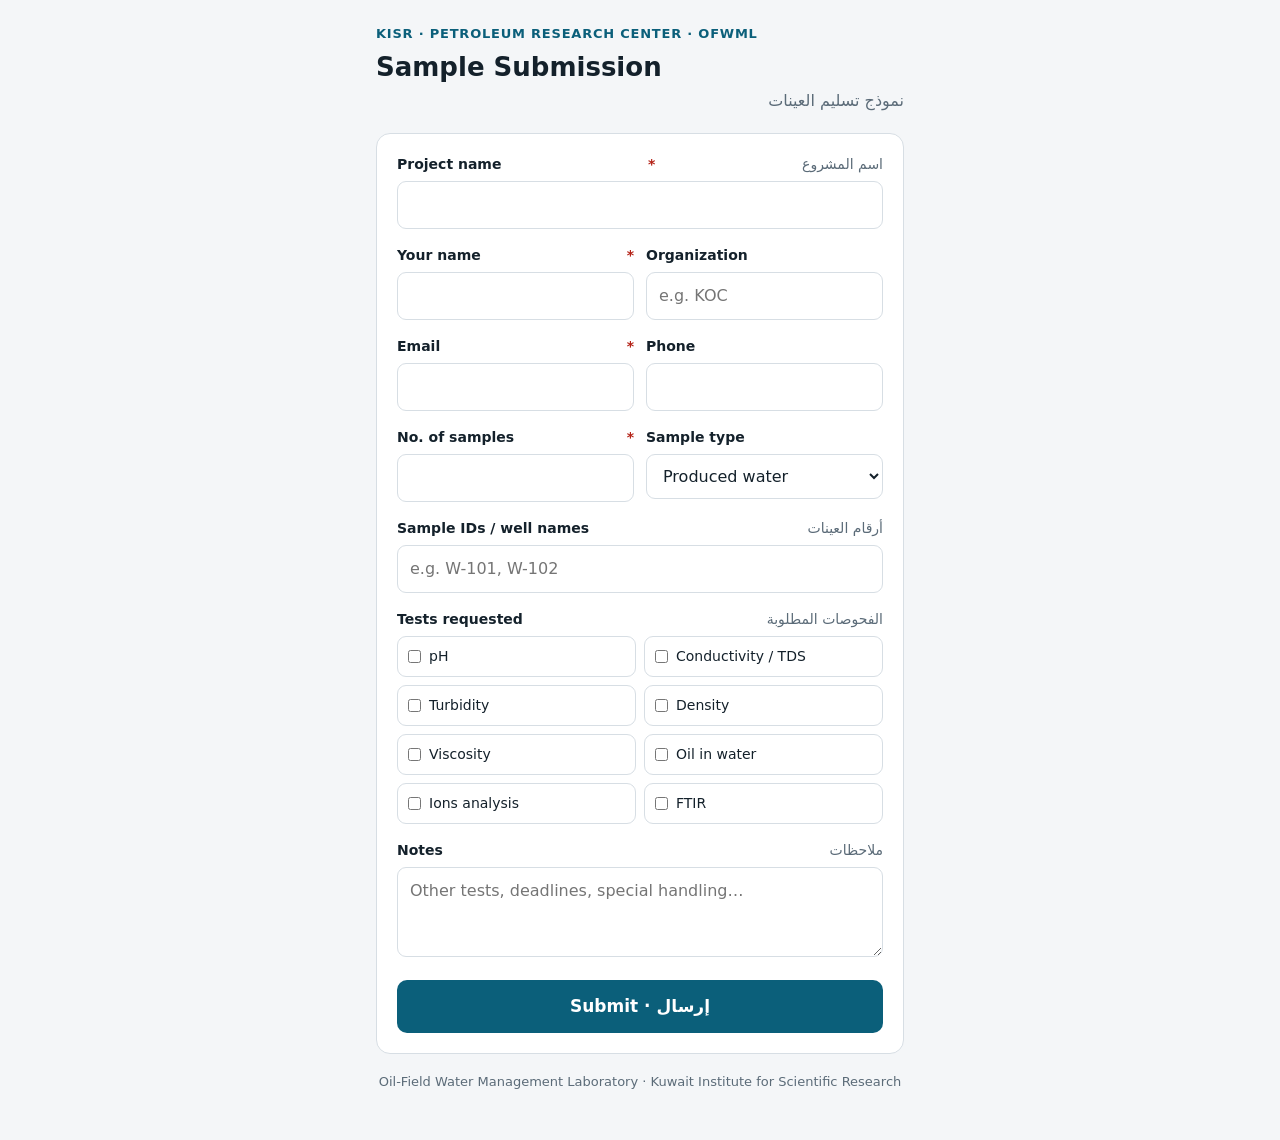
==== commit ac662219: "OFWML sample submission form Co-Authored-By: Claude Opus 5.5 <noreply@anthropic.com> Claude-Session:" ====
--- a/index.html
+++ b/index.html
@@ -1,158 +1,134 @@
-<!DOCTYPE html>
+<!doctype html>
 <html lang="en">
 <head>
-  <meta charset="UTF-8" />
-  <meta name="viewport" content="width=device-width, initial-scale=1.0" />
-  <title>The Polo Room — A Ralph Lauren Tribute</title>
-  <meta name="description" content="An immersive, hand-built web scene inspired by Polo Ralph Lauren — preppy Americana rendered in pure HTML & CSS." />
-  <link rel="preconnect" href="https://fonts.googleapis.com" />
-  <link rel="stylesheet" href="styles.css" />
+<meta charset="utf-8">
+<meta name="viewport" content="width=device-width,initial-scale=1">
+<title>OFWML Sample Submission</title>
+<style>
+:root{--bg:#f4f6f8;--card:#fff;--ink:#14212b;--muted:#5b6b78;--line:#d7dee4;--accent:#0b5f7a;--accent-ink:#fff}
+*{box-sizing:border-box}
+body{margin:0;background:var(--bg);color:var(--ink);font:16px/1.5 system-ui,-apple-system,"Segoe UI",Roboto,"Noto Sans Arabic",sans-serif}
+.wrap{max-width:560px;margin:0 auto;padding:24px 16px 48px}
+header{margin-bottom:20px}
+.org{font-size:13px;letter-spacing:.06em;text-transform:uppercase;color:var(--accent);font-weight:700}
+h1{font-size:26px;margin:4px 0 2px}
+.ar{font-family:"Noto Sans Arabic",system-ui,sans-serif;direction:rtl}
+.sub{color:var(--muted);margin:0}
+form{background:var(--card);border:1px solid var(--line);border-radius:14px;padding:20px}
+.f{margin-bottom:16px}
+label{display:flex;justify-content:space-between;gap:8px;font-weight:600;font-size:14px;margin-bottom:6px}
+label .ar{font-weight:400;color:var(--muted)}
+.req{color:#b42318}
+input,select,textarea{width:100%;font:inherit;padding:11px 12px;border:1px solid var(--line);border-radius:9px;background:#fff;color:var(--ink)}
+input:focus,select:focus,textarea:focus{outline:2px solid var(--accent);outline-offset:1px;border-color:var(--accent)}
+textarea{min-height:90px;resize:vertical}
+.row{display:grid;grid-template-columns:1fr 1fr;gap:12px}
+.checks{display:grid;grid-template-columns:1fr 1fr;gap:8px}
+.checks label{font-weight:400;justify-content:flex-start;align-items:center;margin:0;border:1px solid var(--line);border-radius:9px;padding:9px 10px}
+.checks input{width:auto;margin:0}
+button{width:100%;padding:14px;border:0;border-radius:10px;background:var(--accent);color:var(--accent-ink);font:inherit;font-weight:700;font-size:17px;cursor:pointer}
+.hidden{display:none}
+footer{text-align:center;color:var(--muted);font-size:13px;margin-top:18px}
+@media (max-width:420px){.row,.checks{grid-template-columns:1fr}}
+</style>
 </head>
 <body>
-  <!-- Ambient controls -->
-  <aside class="controls" aria-label="Room controls">
-    <h2 class="controls__title">The Polo Room</h2>
-    <button class="ctrl" data-toggle="lamps" aria-pressed="true">
-      <span class="ctrl__dot"></span> Lamps
-    </button>
-    <button class="ctrl" data-toggle="fire" aria-pressed="true">
-      <span class="ctrl__dot"></span> Fireplace
-    </button>
-    <button class="ctrl" data-toggle="day" aria-pressed="false">
-      <span class="ctrl__dot"></span> Daylight
-    </button>
-    <button class="ctrl" data-toggle="rain" aria-pressed="false">
-      <span class="ctrl__dot"></span> Rain
-    </button>
-  </aside>
+<div class="wrap">
+<header>
+  <div class="org">KISR · Petroleum Research Center · OFWML</div>
+  <h1>Sample Submission</h1>
+  <p class="sub ar">نموذج تسليم العينات</p>
+</header>
 
-  <!-- The scene -->
-  <main class="stage" id="stage">
-    <div class="room" id="room">
+<form id="sampleForm" action="https://formsubmit.co/Hjeragh@kisr.edu.kw" method="POST">
+  <input type="hidden" name="_subject" value="New OFWML sample submission">
+  <input type="hidden" name="_cc" value="mbnkhjeragh@gmail.com">
+  <input type="hidden" name="_template" value="table">
+  <input type="hidden" name="_captcha" value="false">
+  <input type="hidden" name="_next" value="">
+  <input type="hidden" name="Tests requested" id="testsField" value="">
+  <input type="text" name="_honey" class="hidden" tabindex="-1" autocomplete="off">
 
-      <!-- Back wall with wood wainscoting + oxford stripe upper -->
-      <div class="wall">
-        <div class="wall__stripes"></div>
-        <div class="wall__wainscot">
-          <span></span><span></span><span></span><span></span>
-          <span></span><span></span><span></span><span></span>
-        </div>
-        <div class="crown-molding"></div>
-        <div class="chair-rail"></div>
-      </div>
+  <div class="f">
+    <label for="project">Project name <span class="req">*</span><span class="ar">اسم المشروع</span></label>
+    <input id="project" name="Project name" type="text" required>
+  </div>
 
-      <!-- Floor: herringbone parquet -->
-      <div class="floor"><div class="floor__rug"></div></div>
+  <div class="row">
+    <div class="f">
+      <label for="client">Your name <span class="req">*</span></label>
+      <input id="client" name="Client name" type="text" required>
+    </div>
+    <div class="f">
+      <label for="org">Organization</label>
+      <input id="org" name="Organization" type="text" placeholder="e.g. KOC">
+    </div>
+  </div>
 
-      <!-- Window with garden / evening view -->
-      <div class="window">
-        <div class="window__view"></div>
-        <div class="window__muntins">
-          <span class="v"></span><span class="v"></span>
-          <span class="h"></span><span class="h"></span>
-        </div>
-        <div class="window__frame"></div>
-        <div class="drape drape--l"></div>
-        <div class="drape drape--r"></div>
-      </div>
+  <div class="row">
+    <div class="f">
+      <label for="email">Email <span class="req">*</span></label>
+      <input id="email" name="email" type="email" required>
+    </div>
+    <div class="f">
+      <label for="phone">Phone</label>
+      <input id="phone" name="Phone" type="tel">
+    </div>
+  </div>
 
-      <!-- Fireplace -->
-      <div class="fireplace">
-        <div class="fireplace__mantel"></div>
-        <div class="fireplace__surround"></div>
-        <div class="fireplace__hearth">
-          <div class="fire" id="fire">
-            <span class="flame f1"></span>
-            <span class="flame f2"></span>
-            <span class="flame f3"></span>
-            <span class="flame f4"></span>
-            <span class="log log--a"></span>
-            <span class="log log--b"></span>
-            <div class="ember"></div>
-          </div>
-        </div>
-        <!-- Mantel objects -->
-        <div class="mantel-objs">
-          <div class="mo mo--clock"></div>
-          <div class="mo mo--vase"></div>
-          <div class="mo mo--horse" title="Bronze polo pony"></div>
-          <div class="mo mo--books"></div>
-        </div>
-        <!-- Equestrian portrait above mantel -->
-        <div class="portrait" title="The Polo Player">
-          <div class="portrait__frame">
-            <div class="portrait__canvas">
-              <div class="rider"></div>
-              <div class="pony"></div>
-              <div class="mallet"></div>
-            </div>
-          </div>
-        </div>
-      </div>
+  <div class="row">
+    <div class="f">
+      <label for="n">No. of samples <span class="req">*</span></label>
+      <input id="n" name="Number of samples" type="number" min="1" required>
+    </div>
+    <div class="f">
+      <label for="type">Sample type</label>
+      <select id="type" name="Sample type">
+        <option>Produced water</option>
+        <option>Injection water</option>
+        <option>Effluent water</option>
+        <option>Seawater</option>
+        <option>Polymer solution</option>
+        <option>Other</option>
+      </select>
+    </div>
+  </div>
 
-      <!-- Bookcase -->
-      <div class="bookcase">
-        <div class="shelf">
-          <span class="bk c1"></span><span class="bk c2"></span><span class="bk c3"></span>
-          <span class="bk c4"></span><span class="bk c5"></span><span class="bk lean"></span>
-        </div>
-        <div class="shelf">
-          <span class="bk c3"></span><span class="bk c1"></span><span class="bk c5"></span>
-          <span class="bk c2"></span><span class="bk c4"></span><span class="bk c3"></span>
-        </div>
-        <div class="shelf">
-          <span class="bk c5"></span><span class="bk c4"></span><span class="bk lean"></span>
-          <span class="bk c1"></span><span class="bk c2"></span><span class="bk c3"></span>
-        </div>
-        <div class="shelf shelf--decor">
-          <div class="globe"></div>
-          <span class="bk c2"></span><span class="bk c1"></span>
-          <div class="trophy"></div>
-        </div>
-      </div>
+  <div class="f">
+    <label for="ids">Sample IDs / well names <span class="ar">أرقام العينات</span></label>
+    <input id="ids" name="Sample IDs" type="text" placeholder="e.g. W-101, W-102">
+  </div>
 
-      <!-- Tufted club chair -->
-      <div class="chair">
-        <div class="chair__back"></div>
-        <div class="chair__arm chair__arm--l"></div>
-        <div class="chair__arm chair__arm--r"></div>
-        <div class="chair__seat"></div>
-        <div class="chair__cushion"></div>
-        <div class="chair__pillow"></div>
-      </div>
+  <div class="f">
+    <label>Tests requested <span class="ar">الفحوصات المطلوبة</span></label>
+    <div class="checks">
+      <label><input type="checkbox" class="test" value="pH"> pH</label>
+      <label><input type="checkbox" class="test" value="Conductivity / TDS"> Conductivity / TDS</label>
+      <label><input type="checkbox" class="test" value="Turbidity"> Turbidity</label>
+      <label><input type="checkbox" class="test" value="Density"> Density</label>
+      <label><input type="checkbox" class="test" value="Viscosity"> Viscosity</label>
+      <label><input type="checkbox" class="test" value="Oil in water"> Oil in water</label>
+      <label><input type="checkbox" class="test" value="Ions analysis"> Ions analysis</label>
+      <label><input type="checkbox" class="test" value="FTIR"> FTIR</label>
+    </div>
+  </div>
 
-      <!-- Side table + brass lamp + drink -->
-      <div class="side-table">
-        <div class="lamp">
-          <div class="lamp__glow"></div>
-          <div class="lamp__shade"></div>
-          <div class="lamp__neck"></div>
-          <div class="lamp__base"></div>
-        </div>
-        <div class="tumbler"></div>
-        <div class="table__top"></div>
-        <div class="table__leg"></div>
-      </div>
+  <div class="f">
+    <label for="notes">Notes <span class="ar">ملاحظات</span></label>
+    <textarea id="notes" name="Notes" placeholder="Other tests, deadlines, special handling…"></textarea>
+  </div>
 
-      <!-- Steamer trunk / ottoman -->
-      <div class="trunk">
-        <div class="trunk__lid"></div>
-        <div class="trunk__strap trunk__strap--l"></div>
-        <div class="trunk__strap trunk__strap--r"></div>
-        <div class="trunk__body"></div>
-      </div>
-
-      <!-- Floating dust motes / warm particles -->
-      <div class="motes" id="motes"></div>
-      <!-- Rain overlay on the window -->
-      <div class="rain" id="rain"></div>
-      <!-- Warm vignette -->
-      <div class="vignette"></div>
-    </div>
-
-    <p class="caption">A fan-made tribute · not affiliated with Ralph Lauren Corporation</p>
-  </main>
-
-  <script src="script.js"></script>
+  <button type="submit">Submit · إرسال</button>
+</form>
+<footer>Oil-Field Water Management Laboratory · Kuwait Institute for Scientific Research</footer>
+</div>
+<script>
+const f=document.getElementById('sampleForm');
+f.querySelector('[name=_next]').value=new URL('thanks.html',location.href).href;
+f.addEventListener('submit',()=>{
+  document.getElementById('testsField').value=[...f.querySelectorAll('.test:checked')].map(c=>c.value).join(', ')||'None selected';
+  const b=f.querySelector('button');b.disabled=true;b.textContent='Sending… · جاري الإرسال';
+});
+</script>
 </body>
 </html>
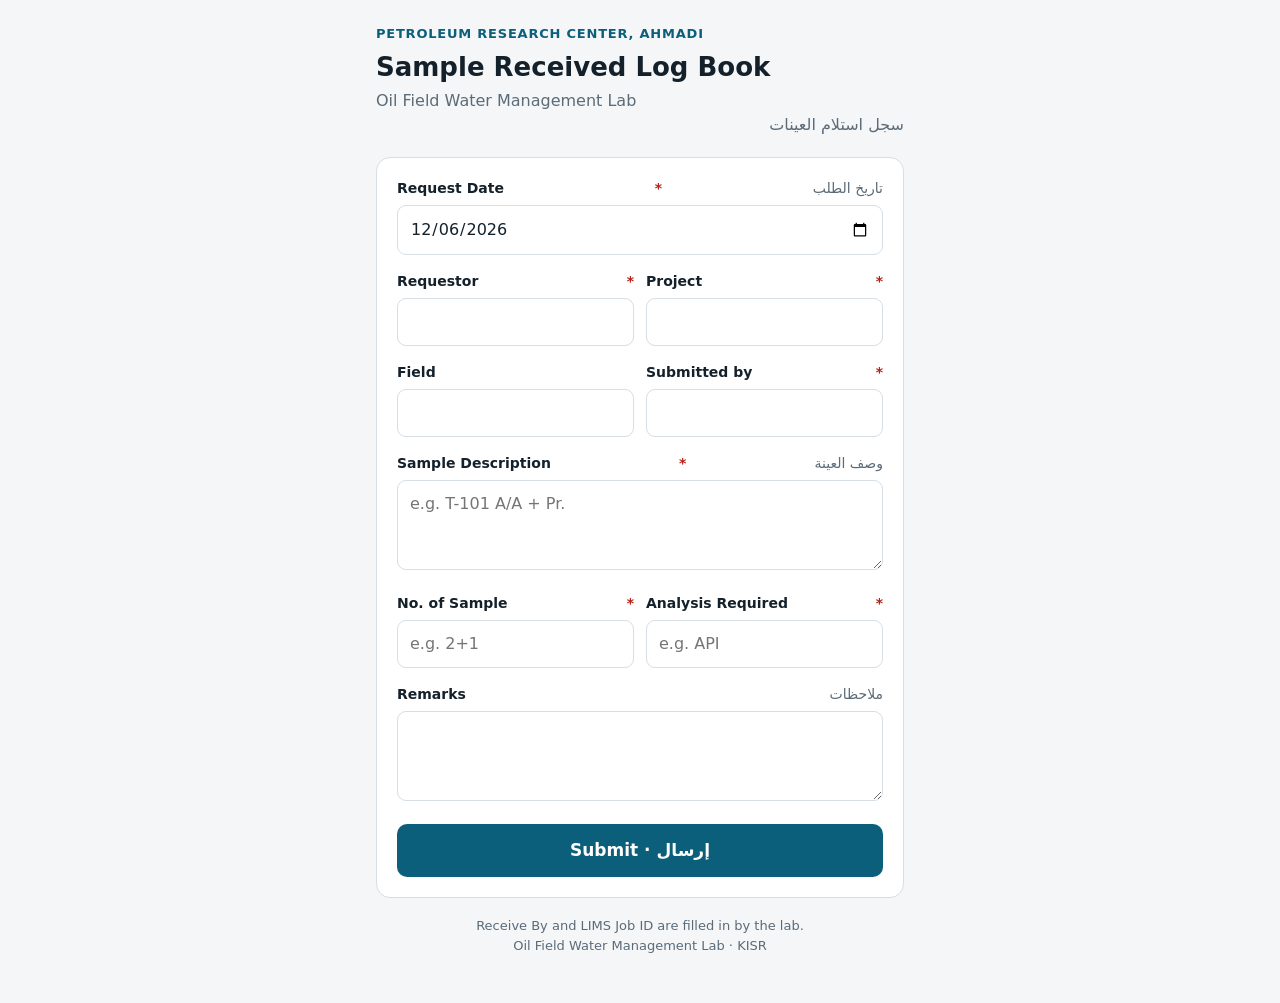
==== commit 928e6301: "Match form fields to the Sample Received Log Book Co-Authored-By: Claude Opus 5.5 <noreply@anthropic" ====
--- a/index.html
+++ b/index.html
@@ -3,7 +3,7 @@
 <head>
 <meta charset="utf-8">
 <meta name="viewport" content="width=device-width,initial-scale=1">
-<title>OFWML Sample Submission</title>
+<title>OFWML Sample Received Log</title>
 <style>
 :root{--bg:#f4f6f8;--card:#fff;--ink:#14212b;--muted:#5b6b78;--line:#d7dee4;--accent:#0b5f7a;--accent-ink:#fff}
 *{box-sizing:border-box}
@@ -35,9 +35,10 @@
 <body>
 <div class="wrap">
 <header>
-  <div class="org">KISR · Petroleum Research Center · OFWML</div>
-  <h1>Sample Submission</h1>
-  <p class="sub ar">نموذج تسليم العينات</p>
+  <div class="org">Petroleum Research Center, Ahmadi</div>
+  <h1>Sample Received Log Book</h1>
+  <p class="sub">Oil Field Water Management Lab</p>
+  <p class="sub ar">سجل استلام العينات</p>
 </header>
 
 <form id="sampleForm" action="https://formsubmit.co/Hjeragh@kisr.edu.kw" method="POST">
@@ -46,87 +47,71 @@
   <input type="hidden" name="_template" value="table">
   <input type="hidden" name="_captcha" value="false">
   <input type="hidden" name="_next" value="">
-  <input type="hidden" name="Tests requested" id="testsField" value="">
   <input type="text" name="_honey" class="hidden" tabindex="-1" autocomplete="off">
 
   <div class="f">
-    <label for="project">Project name <span class="req">*</span><span class="ar">اسم المشروع</span></label>
-    <input id="project" name="Project name" type="text" required>
+    <label for="date">Request Date <span class="req">*</span><span class="ar">تاريخ الطلب</span></label>
+    <input id="date" name="Request Date" type="date" required>
   </div>
 
   <div class="row">
     <div class="f">
-      <label for="client">Your name <span class="req">*</span></label>
-      <input id="client" name="Client name" type="text" required>
+      <label for="requestor">Requestor <span class="req">*</span></label>
+      <input id="requestor" name="Requestor" type="text" required>
     </div>
     <div class="f">
-      <label for="org">Organization</label>
-      <input id="org" name="Organization" type="text" placeholder="e.g. KOC">
+      <label for="project">Project <span class="req">*</span></label>
+      <input id="project" name="Project" type="text" required>
     </div>
   </div>
 
   <div class="row">
     <div class="f">
-      <label for="email">Email <span class="req">*</span></label>
-      <input id="email" name="email" type="email" required>
+      <label for="field">Field</label>
+      <input id="field" name="Field" type="text">
     </div>
     <div class="f">
-      <label for="phone">Phone</label>
-      <input id="phone" name="Phone" type="tel">
+      <label for="by">Submitted by <span class="req">*</span></label>
+      <input id="by" name="Submitted by" type="text" required>
     </div>
+  </div>
+
+  <div class="f">
+    <label for="desc">Sample Description <span class="req">*</span><span class="ar">وصف العينة</span></label>
+    <textarea id="desc" name="Sample Description" required placeholder="e.g. T-101 A/A + Pr."></textarea>
   </div>
 
   <div class="row">
     <div class="f">
-      <label for="n">No. of samples <span class="req">*</span></label>
-      <input id="n" name="Number of samples" type="number" min="1" required>
+      <label for="n">No. of Sample <span class="req">*</span></label>
+      <input id="n" name="No. of Sample" type="text" required placeholder="e.g. 2+1">
     </div>
     <div class="f">
-      <label for="type">Sample type</label>
-      <select id="type" name="Sample type">
-        <option>Produced water</option>
-        <option>Injection water</option>
-        <option>Effluent water</option>
-        <option>Seawater</option>
-        <option>Polymer solution</option>
-        <option>Other</option>
-      </select>
+      <label for="analysis">Analysis Required <span class="req">*</span></label>
+      <input id="analysis" name="Analysis Required" type="text" required placeholder="e.g. API" list="analyses">
+      <datalist id="analyses">
+        <option value="API"><option value="pH"><option value="Conductivity / TDS"><option value="Turbidity">
+        <option value="Density"><option value="Viscosity"><option value="Oil in water"><option value="Ions analysis"><option value="FTIR">
+      </datalist>
     </div>
   </div>
 
   <div class="f">
-    <label for="ids">Sample IDs / well names <span class="ar">أرقام العينات</span></label>
-    <input id="ids" name="Sample IDs" type="text" placeholder="e.g. W-101, W-102">
-  </div>
-
-  <div class="f">
-    <label>Tests requested <span class="ar">الفحوصات المطلوبة</span></label>
-    <div class="checks">
-      <label><input type="checkbox" class="test" value="pH"> pH</label>
-      <label><input type="checkbox" class="test" value="Conductivity / TDS"> Conductivity / TDS</label>
-      <label><input type="checkbox" class="test" value="Turbidity"> Turbidity</label>
-      <label><input type="checkbox" class="test" value="Density"> Density</label>
-      <label><input type="checkbox" class="test" value="Viscosity"> Viscosity</label>
-      <label><input type="checkbox" class="test" value="Oil in water"> Oil in water</label>
-      <label><input type="checkbox" class="test" value="Ions analysis"> Ions analysis</label>
-      <label><input type="checkbox" class="test" value="FTIR"> FTIR</label>
-    </div>
-  </div>
-
-  <div class="f">
-    <label for="notes">Notes <span class="ar">ملاحظات</span></label>
-    <textarea id="notes" name="Notes" placeholder="Other tests, deadlines, special handling…"></textarea>
+    <label for="remarks">Remarks <span class="ar">ملاحظات</span></label>
+    <textarea id="remarks" name="Remarks"></textarea>
   </div>
 
   <button type="submit">Submit · إرسال</button>
 </form>
-<footer>Oil-Field Water Management Laboratory · Kuwait Institute for Scientific Research</footer>
+<footer>Receive By and LIMS Job ID are filled in by the lab.<br>Oil Field Water Management Lab · KISR</footer>
 </div>
 <script>
 const f=document.getElementById('sampleForm');
 f.querySelector('[name=_next]').value=new URL('thanks.html',location.href).href;
+const d=new Date();document.getElementById('date').value=new Date(d-d.getTimezoneOffset()*6e4).toISOString().slice(0,10);
 f.addEventListener('submit',()=>{
-  document.getElementById('testsField').value=[...f.querySelectorAll('.test:checked')].map(c=>c.value).join(', ')||'None selected';
+  const proj=(f.querySelector('[name="Project"]').value||'').trim();
+  f.querySelector('[name=_subject]').value='New OFWML sample submission – '+(proj||'sample received');
   const b=f.querySelector('button');b.disabled=true;b.textContent='Sending… · جاري الإرسال';
 });
 </script>
